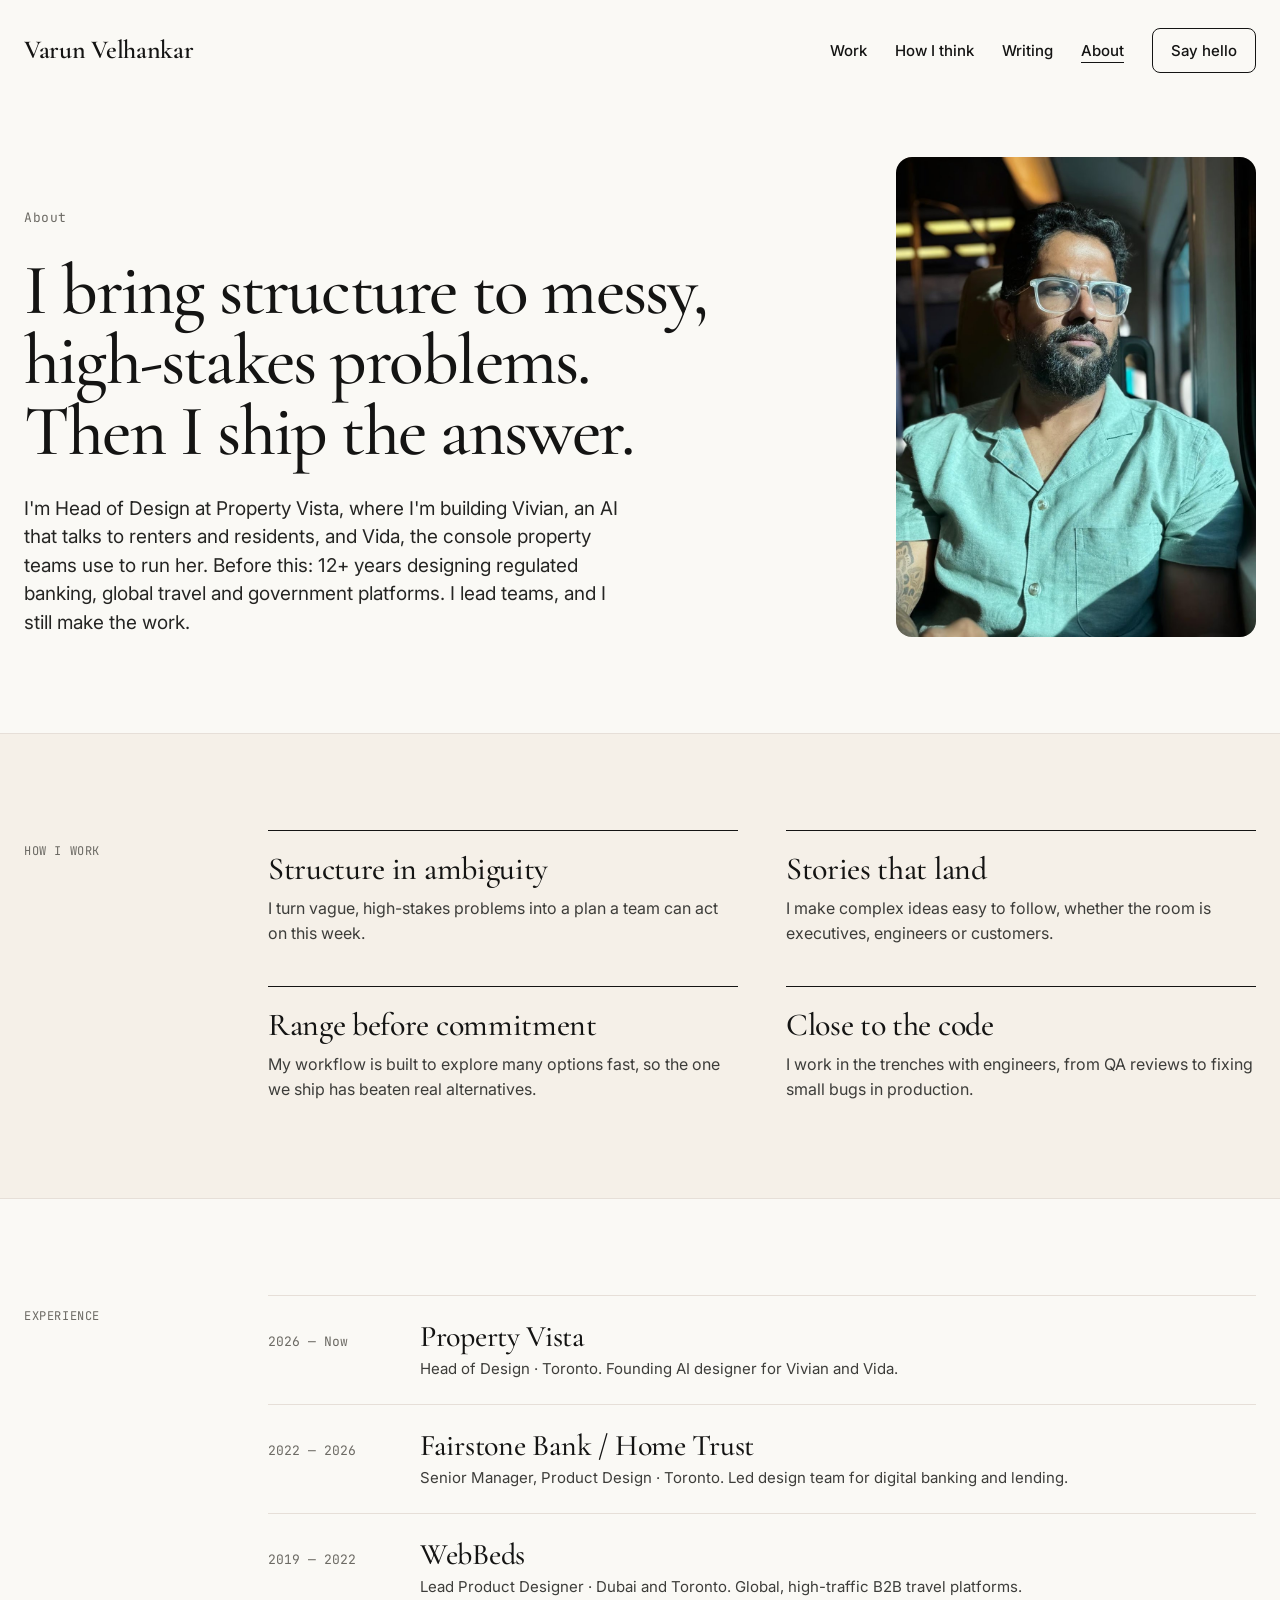
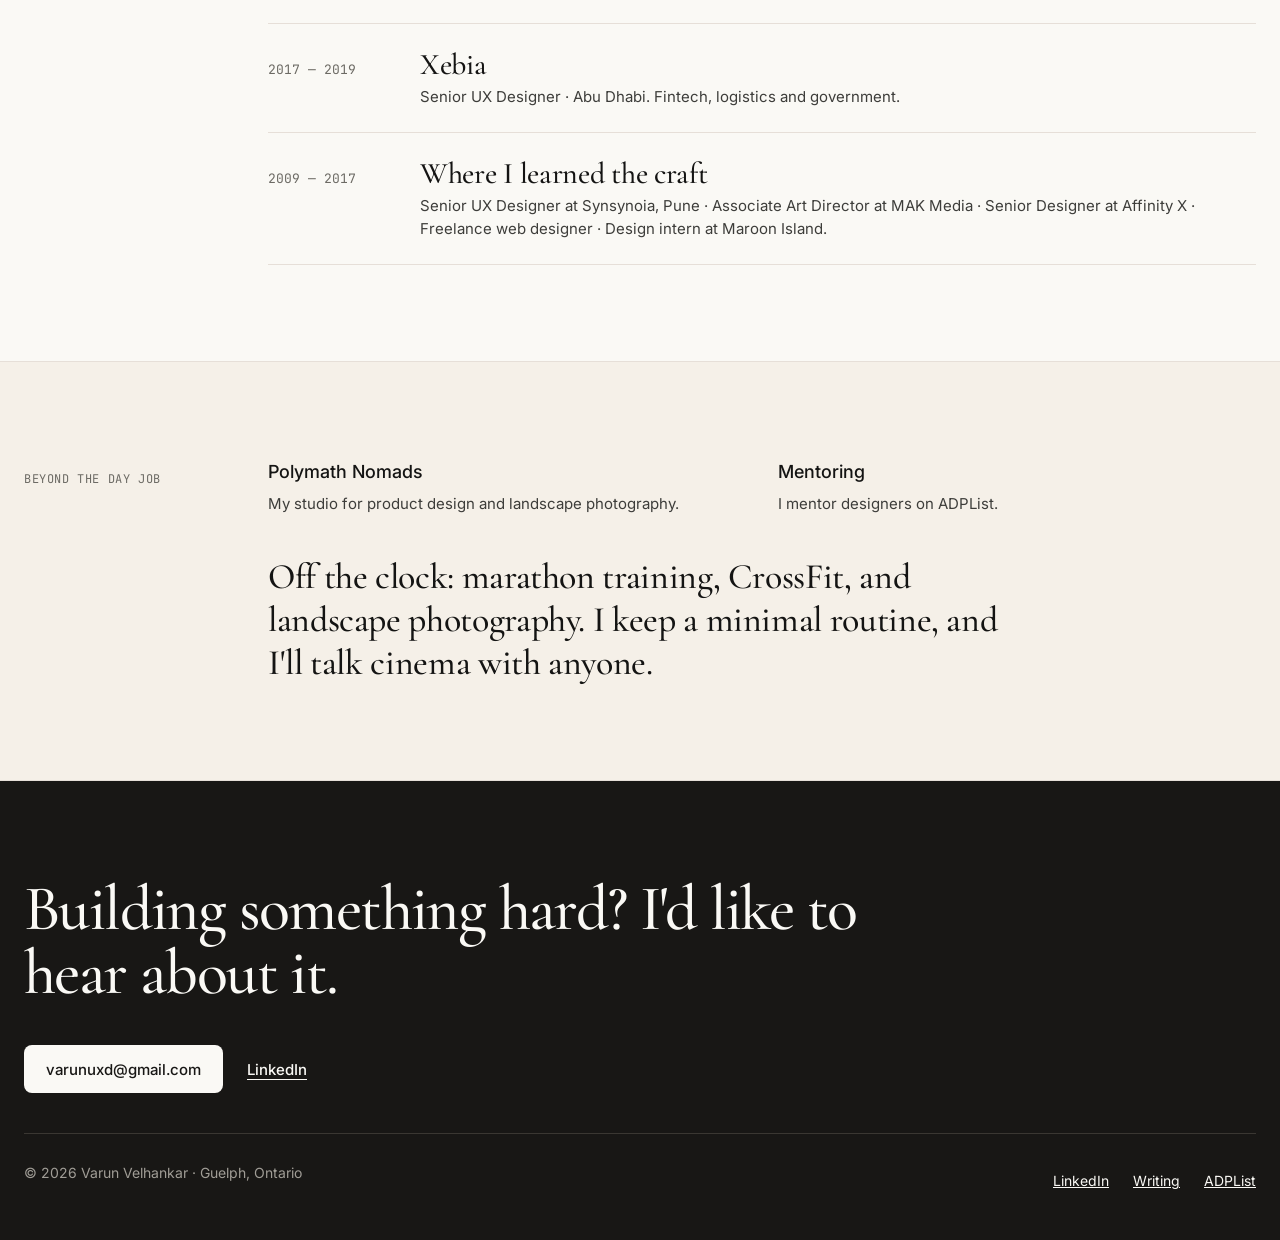
==== about.html @ 853984fc "Portfolio site v1" ====
<!doctype html>
<html lang="en">
<head>
<meta charset="utf-8">
<meta name="viewport" content="width=device-width, initial-scale=1">
<title>About — Varun Velhankar</title>
<meta name="description" content="Head of Design at Property Vista. 12+ years designing regulated banking, global travel and government platforms.">
<link rel="preconnect" href="https://fonts.googleapis.com">
<link rel="preconnect" href="https://fonts.gstatic.com" crossorigin>
<link rel="stylesheet" href="https://fonts.googleapis.com/css2?family=Cormorant+Garamond:ital,wght@0,500;0,600;1,500&family=Inter:wght@400;500&family=JetBrains+Mono:wght@400;500&display=swap">
<link rel="stylesheet" href="assets/css/tokens.css">
<link rel="stylesheet" href="assets/css/site.css">
</head>
<body>
<a class="skip-link" href="#main">Skip to content</a>

<header class="container site-header">
  <a class="brand" href="index.html">Varun Velhankar</a>
  <nav class="nav" aria-label="Primary">
    <a href="index.html#work">Work</a>
    <a href="how-i-think.html">How I think</a>
    <a href="writing.html">Writing</a>
    <a href="about.html" aria-current="page">About</a>
    <a class="nav__cta" href="#hello">Say hello</a>
  </nav>
</header>

<main id="main">

<section class="container hero hero--end">
  <div class="hero__copy" style="flex-basis: 620px">
    <p class="eyebrow">About</p>
    <h1 class="serif display-xl">I bring structure to messy, high-stakes problems.<br>Then I ship the answer.</h1>
    <p class="lede">I'm Head of Design at Property Vista, where I'm building Vivian, an AI that talks to renters and residents, and Vida, the console property teams use to run her. Before this: 12+ years designing regulated banking, global travel and government platforms. I lead teams, and I still make the work.</p>
  </div>
  <img class="portrait" src="assets/img/varun-portrait.jpg" width="360" height="480" alt="Varun Velhankar, in a light green shirt and clear glasses, looking out a sunlit train window">
</section>

<section class="band-soft">
  <div class="container pad-96 row">
    <span class="row__label">How I work</span>
    <div class="row__body grid-fit" style="--min: 320px; gap: 40px 48px">
      <div class="pillar">
        <h2 class="serif title-32">Structure in ambiguity</h2>
        <p>I turn vague, high-stakes problems into a plan a team can act on this week.</p>
      </div>
      <div class="pillar">
        <h2 class="serif title-32">Stories that land</h2>
        <p>I make complex ideas easy to follow, whether the room is executives, engineers or customers.</p>
      </div>
      <div class="pillar">
        <h2 class="serif title-32">Range before commitment</h2>
        <p>My workflow is built to explore many options fast, so the one we ship has beaten real alternatives.</p>
      </div>
      <div class="pillar">
        <h2 class="serif title-32">Close to the code</h2>
        <p>I work in the trenches with engineers, from QA reviews to fixing small bugs in production.</p>
      </div>
    </div>
  </div>
</section>

<section class="container pad-96 row">
  <span class="row__label">Experience</span>
  <div class="row__body timeline">
    <div class="timeline__item">
      <span class="timeline__when">2026 — Now</span>
      <div class="timeline__what"><span class="serif title-30">Property Vista</span><span>Head of Design · Toronto. Founding AI designer for Vivian and Vida.</span></div>
    </div>
    <div class="timeline__item">
      <span class="timeline__when">2022 — 2026</span>
      <div class="timeline__what"><span class="serif title-30">Fairstone Bank / Home Trust</span><span>Senior Manager, Product Design · Toronto. Led design team for digital banking and lending.</span></div>
    </div>
    <div class="timeline__item">
      <span class="timeline__when">2019 — 2022</span>
      <div class="timeline__what"><span class="serif title-30">WebBeds</span><span>Lead Product Designer · Dubai and Toronto. Global, high-traffic B2B travel platforms.</span></div>
    </div>
    <div class="timeline__item">
      <span class="timeline__when">2017 — 2019</span>
      <div class="timeline__what"><span class="serif title-30">Xebia</span><span>Senior UX Designer · Abu Dhabi. Fintech, logistics and government.</span></div>
    </div>
    <div class="timeline__item">
      <span class="timeline__when">2009 — 2017</span>
      <div class="timeline__what"><span class="serif title-30">Where I learned the craft</span><span>Senior UX Designer at Synsynoia, Pune · Associate Art Director at MAK Media · Senior Designer at Affinity X · Freelance web designer · Design intern at Maroon Island.</span></div>
    </div>
  </div>
</section>

<section class="band-soft">
  <div class="container pad-96 row">
    <span class="row__label">Beyond the day job</span>
    <div class="row__body stack" style="gap: 40px">
      <div class="grid-fit" style="--min: 200px; gap: 32px">
        <div class="stack" style="gap: 6px"><span class="strong">Polymath Nomads</span><span class="text-md">My studio for product design and landscape photography.</span></div>
        <div class="stack" style="gap: 6px"><span class="strong">Mentoring</span><span class="text-md">I mentor designers on ADPList.</span></div>
      </div>
      <p class="serif" style="max-width: 760px; font-size: clamp(26px, 2.8vw, 38px); line-height: 1.2; letter-spacing: -0.01em">Off the clock: marathon training, CrossFit, and landscape photography. I keep a minimal routine, and I'll talk cinema with anyone.</p>
    </div>
  </div>
</section>

</main>

<section id="hello" class="on-dark">
  <div class="container contact">
    <h2 class="serif display-cta">Building something hard? I'd like to hear about it.</h2>
    <div class="actions">
      <a class="btn btn--light" href="mailto:varunuxd@gmail.com">varunuxd@gmail.com</a>
      <a class="text-link" href="https://www.linkedin.com/in/varunvelhankar/">LinkedIn</a>
    </div>
    <footer class="site-footer">
      <span>© 2026 Varun Velhankar · Guelph, Ontario</span>
      <nav aria-label="Footer"><a href="https://www.linkedin.com/in/varunvelhankar/">LinkedIn</a><a href="writing.html">Writing</a><a href="#adplist">ADPList</a></nav>
    </footer>
  </div>
</section>

</body>
</html>
---- assets/css/tokens.css ----
/* Warm Editorial design tokens.
   Light is the default; dark follows the OS unless <html data-theme> forces one. */

:root {
  --canvas: #faf9f5;
  --soft: #f5f0e8;
  --card: #efe9de;
  --ink: #141413;
  --body-strong: #252523;
  --body: #3d3d3a;
  --muted: #6c6a64;
  --hair: #e6dfd8;

  --dark: #181715;
  --dark-el: #252320;
  --dark-hair: #3a3732;
  --on-dark: #faf9f5;
  --on-dark-soft: #a09d96;

  --agent-text: #9e5038;
  --accent: #cc785c;

  --serif: "Cormorant Garamond", "EB Garamond", Garamond, "Times New Roman", serif;
  --sans: Inter, -apple-system, "Segoe UI", sans-serif;
  --mono: "JetBrains Mono", ui-monospace, monospace;

  --max: 1280px;
  --gutter: 24px;
  --radius-sm: 8px;
  --radius-md: 12px;
  --radius-lg: 16px;
  --ease: cubic-bezier(0.2, 0, 0, 1);

  color-scheme: light;
}

@media (prefers-color-scheme: dark) {
  :root:not([data-theme="light"]) {
    --canvas: #181715;
    --soft: #1f1e1b;
    --card: #252320;
    --ink: #faf9f5;
    --body-strong: #ece8e1;
    --body: #d4d0c8;
    --muted: #a09d96;
    --hair: #3a3732;
    --dark: #0e0d0c;
    --agent-text: #e0927a;
    color-scheme: dark;
  }
}

:root[data-theme="dark"] {
  --canvas: #181715;
  --soft: #1f1e1b;
  --card: #252320;
  --ink: #faf9f5;
  --body-strong: #ece8e1;
  --body: #d4d0c8;
  --muted: #a09d96;
  --hair: #3a3732;
  --dark: #0e0d0c;
  --agent-text: #e0927a;
  color-scheme: dark;
}
---- assets/css/site.css ----
/* Site styles. Tokens live in tokens.css. */

*, *::before, *::after { box-sizing: border-box; }

body {
  margin: 0;
  background: var(--canvas);
  color: var(--body);
  font-family: var(--sans);
  font-size: 16px;
  line-height: 1.55;
  -webkit-font-smoothing: antialiased;
}

img { display: block; max-width: 100%; }
h1, h2, h3, p, ol { margin: 0; }

a { color: var(--ink); }
a:hover { color: var(--body); }
a:focus-visible, button:focus-visible { outline: 2px solid var(--ink); outline-offset: 2px; }

.on-dark { background: var(--dark); color: var(--on-dark); }
.on-dark a { color: var(--on-dark); }
.on-dark a:hover { color: var(--on-dark-soft); }
.on-dark a:focus-visible, .on-dark button:focus-visible { outline-color: var(--on-dark); }

.skip-link {
  position: absolute; left: 16px; top: -48px; padding: 10px 14px;
  background: var(--ink); color: var(--canvas); border-radius: var(--radius-sm); z-index: 10;
}
.skip-link:focus { top: 16px; color: var(--canvas); }

/* ---------- Layout ---------- */

.container { max-width: var(--max); margin: 0 auto; padding-left: var(--gutter); padding-right: var(--gutter); }
.stack { display: flex; flex-direction: column; }

.band-soft { background: var(--soft); border-top: 1px solid var(--hair); border-bottom: 1px solid var(--hair); }
.band-soft--top { border-bottom: 0; }

.pad-96 { padding-top: 96px; padding-bottom: 96px; }

/* Label column + content column, the site's main section rhythm */
.row { display: flex; flex-wrap: wrap; gap: 24px 64px; }
.row--tight { gap: 16px 64px; }
.row__label {
  flex: 0 0 180px;
  font-family: var(--mono); font-size: 12px; letter-spacing: 0.05em; text-transform: uppercase;
  color: var(--muted); padding-top: 12px;
}
.row__label--plain { text-transform: none; }
.on-dark .row__label { color: var(--on-dark-soft); }
.row__body { flex: 1 1 760px; min-width: 0; }
.row__body--md { flex-basis: 600px; }
.row__body--sm { flex-basis: 560px; }

.grid-fit { display: grid; gap: 16px; grid-template-columns: repeat(auto-fit, minmax(min(100%, var(--min, 240px)), 1fr)); }

/* ---------- Header ---------- */

.site-header {
  display: flex; flex-wrap: wrap; align-items: center; justify-content: space-between;
  gap: 16px 32px; padding-top: 28px; padding-bottom: 28px;
}
.brand { font-family: var(--serif); font-size: 26px; font-weight: 600; letter-spacing: -0.3px; text-decoration: none; color: var(--ink); }
.nav { display: flex; flex-wrap: wrap; align-items: center; gap: 4px 28px; font-size: 15px; font-weight: 500; }
.nav a { text-decoration: none; padding: 10px 0; }
.nav a[aria-current="page"] { text-decoration: underline; text-underline-offset: 6px; }
.nav .nav__cta { padding: 10px 18px; border: 1px solid var(--ink); border-radius: var(--radius-sm); }

/* ---------- Type ---------- */

.eyebrow { font-family: var(--mono); font-size: 13px; letter-spacing: 0.04em; color: var(--muted); }
.kicker { font-family: var(--mono); font-size: 12px; letter-spacing: 0.05em; text-transform: uppercase; color: var(--muted); }
.on-dark .kicker { color: var(--on-dark-soft); }
.mono-label { font-family: var(--mono); font-size: 11px; letter-spacing: 0.05em; text-transform: uppercase; color: var(--muted); }
.mono-meta { font-family: var(--mono); font-size: 12px; color: var(--muted); }

.serif { font-family: var(--serif); font-weight: 500; color: var(--ink); }
.on-dark .serif { color: inherit; }

.display-xl { font-size: clamp(42px, 5.6vw, 84px); line-height: 0.98; letter-spacing: -0.025em; }
.display-xxl { font-size: clamp(44px, 6vw, 92px); line-height: 0.98; letter-spacing: -0.025em; }
.display-cta { font-size: clamp(40px, 5vw, 72px); line-height: 1; letter-spacing: -0.025em; max-width: 900px; }
.display-cta--lg { font-size: clamp(40px, 5.4vw, 80px); max-width: 960px; }
.heading-1 { font-size: clamp(36px, 4.4vw, 64px); line-height: 1.02; letter-spacing: -0.02em; }
.heading-2 { font-size: clamp(32px, 3.6vw, 48px); line-height: 1.05; letter-spacing: -0.02em; }
.heading-3 { font-size: clamp(30px, 3vw, 44px); line-height: 1.08; letter-spacing: -0.015em; }
.statement { font-size: clamp(30px, 3.6vw, 50px); line-height: 1.15; letter-spacing: -0.015em; }
.title-32 { font-size: 32px; line-height: 1.1; letter-spacing: -0.01em; }
.title-30 { font-size: 30px; line-height: 1.1; letter-spacing: -0.01em; }
.title-26 { font-size: 26px; line-height: 1.15; }

.em-agent { font-style: italic; color: var(--agent-text); }
.lede { font-size: 19px; line-height: 1.5; color: var(--body-strong); max-width: 600px; }
.text-lg { font-size: 17px; }
.text-md { font-size: 15px; }
.text-sm { font-size: 14px; }
.strong { font-size: 18px; font-weight: 500; color: var(--ink); }
.muted { color: var(--muted); }
.ink { color: var(--ink); font-weight: 500; }
.footnote { font-size: 18px; line-height: 1.4; font-weight: 500; color: var(--muted); max-width: 640px; }

/* ---------- Buttons & links ---------- */

.btn {
  align-self: flex-start; display: inline-flex; align-items: center; gap: 10px;
  min-height: 48px; padding: 0 22px; border-radius: var(--radius-sm);
  text-decoration: none; font-weight: 500; font-size: 15px;
}
.btn svg { flex: none; }
.btn--ink { background: var(--ink); color: var(--canvas); }
.btn--ink:hover { color: var(--canvas); opacity: 0.88; }
.btn--accent { background: var(--accent); color: var(--canvas); border-radius: 9999px; padding: 0 20px 0 22px; margin-top: 8px; }
.btn--accent:hover { color: var(--canvas); opacity: 0.9; }
.on-dark .btn--light { background: var(--on-dark); color: var(--dark); }
.on-dark .btn--light:hover { color: var(--dark); opacity: 0.88; }
.on-dark .btn--outline { border: 1px solid var(--on-dark); }

.text-link { font-weight: 500; font-size: 15px; text-underline-offset: 4px; padding: 12px 0; }
.actions { display: flex; flex-wrap: wrap; gap: 12px 24px; align-items: center; }

/* ---------- Hero ---------- */

.hero { display: flex; flex-wrap: wrap; gap: 56px; align-items: center; padding-top: 56px; padding-bottom: 96px; }
.hero--end { align-items: flex-end; }
.hero--stack { flex-direction: column; align-items: stretch; gap: 28px; }
.hero__copy { flex: 1 1 560px; min-width: 0; display: flex; flex-direction: column; gap: 28px; }
.portrait {
  flex: 0 1 360px; min-width: 0; width: 100%; max-width: 360px; aspect-ratio: 3 / 4;
  object-fit: cover; object-position: center 30%; background: var(--card); border-radius: var(--radius-lg);
}

/* ---------- Transcript demo (landing hero) ---------- */

.transcript { flex: 1 1 440px; min-width: 0; max-width: 560px; display: flex; flex-direction: column; gap: 12px; }
.transcript__panel { border-radius: var(--radius-lg); height: 580px; display: flex; flex-direction: column; overflow: hidden; }
.transcript__head { padding: 18px 22px 16px; border-bottom: 1px solid var(--dark-hair); display: flex; flex-direction: column; gap: 14px; }
.transcript__title { display: flex; justify-content: space-between; align-items: center; gap: 12px; }
.transcript__who { display: flex; align-items: center; gap: 10px; font-size: 14px; font-weight: 500; }
.dot { width: 10px; height: 10px; border-radius: 9999px; background: var(--accent); }
.transcript__status { font-family: var(--mono); font-size: 11px; color: var(--on-dark-soft); }
.stages { display: grid; grid-template-columns: repeat(5, minmax(0, 1fr)); gap: 6px; }
.stage { display: flex; flex-direction: column; gap: 7px; }
.stage__bar { height: 3px; border-radius: 2px; background: var(--dark-hair); }
.stage__label { font-family: var(--mono); font-size: 10px; letter-spacing: 0.04em; text-transform: uppercase; color: var(--on-dark-soft); }
.stage.is-on .stage__bar { background: var(--accent); }
.stage.is-on .stage__label { color: var(--on-dark); }

.transcript__log { flex: 1; min-height: 0; padding: 20px 22px; display: flex; flex-direction: column; justify-content: flex-end; gap: 14px; overflow: hidden; }
.msg { display: flex; flex-direction: column; gap: 5px; animation: rise 320ms var(--ease) both; }
.msg__meta { font-family: var(--mono); font-size: 10px; letter-spacing: 0.04em; text-transform: uppercase; color: var(--on-dark-soft); }
.msg__bubble { padding: 10px 14px; font-size: 15px; line-height: 1.45; }
.msg--renter { align-self: flex-end; align-items: flex-end; max-width: 78%; }
.msg--renter .msg__bubble { background: var(--dark-el); border-radius: 14px 14px 4px 14px; }
.msg--agent { align-self: flex-start; max-width: 86%; }
.msg--agent .msg__meta { color: var(--accent); }
.msg--agent .msg__bubble { border: 1px solid var(--accent); border-radius: 14px 14px 14px 4px; }
.msg--event { align-self: center; flex-direction: row; align-items: center; gap: 8px; font-family: var(--mono); font-size: 11px; color: var(--on-dark-soft); }
.msg--human { align-self: stretch; flex-direction: row; align-items: center; gap: 12px; padding: 10px 12px; border: 1px dashed var(--dark-hair); border-radius: 10px; font-size: 13px; line-height: 1.4; }
.avatar { flex: none; width: 28px; height: 28px; border-radius: 9999px; background: var(--on-dark); color: var(--dark); display: flex; align-items: center; justify-content: center; font-size: 11px; font-weight: 500; }
.typing { align-self: flex-start; display: flex; gap: 5px; padding: 6px 2px; }
.typing span { width: 6px; height: 6px; border-radius: 9999px; background: var(--accent); animation: blink 1.2s infinite; }
.typing span:nth-child(2) { animation-delay: 0.15s; }
.typing span:nth-child(3) { animation-delay: 0.3s; }

.transcript__foot { padding: 12px 14px 14px 22px; border-top: 1px solid var(--dark-hair); display: flex; align-items: center; justify-content: space-between; gap: 12px; font-size: 14px; color: var(--on-dark-soft); }
.replay { min-height: 40px; padding: 0 14px; display: inline-flex; align-items: center; gap: 8px; background: var(--dark-el); color: var(--on-dark); border: 0; border-radius: var(--radius-sm); font: 500 13px var(--sans); cursor: pointer; }
.replay:hover { background: var(--dark-hair); }
.caption { font-size: 13px; color: var(--muted); }

@keyframes rise { from { opacity: 0; transform: translateY(8px); } to { opacity: 1; transform: none; } }
@keyframes blink { 0%, 80%, 100% { opacity: 0.25; } 40% { opacity: 1; } }
@media (prefers-reduced-motion: reduce) { .msg, .typing span { animation: none; } }

/* ---------- Outcomes ---------- */

.underline-stat { border-bottom: 2px solid var(--ink); }
.stat { display: flex; flex-direction: column; gap: 8px; }
.stat__value { font-family: var(--serif); font-weight: 500; font-size: 44px; line-height: 1; letter-spacing: -0.02em; color: var(--ink); }
.stat__value--xl { font-size: 64px; }
.stat__label { font-size: 15px; color: var(--body); }
.divider-top { padding-top: 56px; border-top: 1px solid var(--hair); }

/* ---------- Work ---------- */

.work-feature { margin-top: 16px; background: var(--card); border-radius: var(--radius-lg); padding: 40px; display: flex; flex-wrap: wrap; gap: 24px 64px; align-items: flex-start; }
.work-feature:first-child { margin-top: 64px; }
.work-feature .row__label { text-transform: none; padding-top: 14px; }
.work-feature__copy { flex: 1 1 460px; min-width: 0; display: flex; flex-direction: column; gap: 14px; }
.work-feature__copy p { max-width: 520px; }

.widget { flex: 0 1 380px; min-width: 0; border-radius: var(--radius-md); padding: 24px; display: flex; flex-direction: column; gap: 14px; }
.widget__label { font-family: var(--mono); font-size: 11px; letter-spacing: 0.06em; text-transform: uppercase; color: var(--on-dark-soft); }
.dial { display: grid; grid-template-columns: repeat(12, minmax(0, 1fr)); gap: 4px; }
.dial span { height: 20px; border-radius: 3px; background: var(--dark-el); }
.dial .is-on { background: var(--accent); }
.dial .is-ask { background: none; border: 1px solid var(--accent); }
.dial-legend { display: flex; justify-content: space-between; font-family: var(--mono); font-size: 10px; letter-spacing: 0.04em; text-transform: uppercase; color: var(--on-dark-soft); }
.state-list { padding: 20px 24px; gap: 0; font-size: 13px; }
.state-list .widget__label { padding-bottom: 8px; }
.state-row { display: flex; justify-content: space-between; align-items: center; padding: 9px 0; border-top: 1px solid var(--dark-hair); }
.state-row--done { color: var(--on-dark-soft); }

.ai-dot { display: inline-block; width: 9px; height: 9px; border-radius: 9999px; background: var(--accent); }
.ai-dot--ring { background: none; border: 1.5px dashed var(--accent); }
.ai-dots { display: inline-flex; gap: 4px; align-items: center; }
.ai-dots span { width: 5px; height: 5px; border-radius: 9999px; background: var(--accent); }
.ai-dots span:nth-child(1) { opacity: 0.4; }
.ai-dots span:nth-child(2) { opacity: 0.7; }

.facts { display: grid; grid-template-columns: repeat(auto-fit, minmax(200px, 1fr)); border-top: 1px solid var(--hair); }
.facts > div { padding: 20px 24px 0 0; display: flex; flex-direction: column; gap: 6px; font-size: 15px; }

.work-block { padding-top: 48px; padding-bottom: 48px; align-items: flex-start; }
.work-block .row__label { text-transform: none; padding-top: 14px; }
.work-block--rule { border-bottom: 1px solid var(--hair); }
.work-block--last { padding-bottom: 0; }
.work-block--last .row__label { padding-top: 4px; }

.case-hero { text-decoration: none; color: inherit; background: var(--card); border-radius: var(--radius-md); padding: 32px; display: flex; flex-wrap: wrap; gap: 28px 48px; align-items: flex-start; }
.case-hero__a { flex: 1 1 280px; min-width: 0; display: flex; flex-direction: column; gap: 10px; }
.case-hero__b { flex: 1 1 320px; min-width: 0; display: flex; flex-direction: column; gap: 14px; font-size: 15px; }
.case-hero__cta { font-weight: 500; color: var(--ink); text-decoration: underline; text-underline-offset: 4px; padding-top: 4px; }
.case-hero:hover .case-hero__cta { color: var(--body); }

.case-card { text-decoration: none; color: inherit; border: 1px solid var(--hair); border-radius: var(--radius-md); padding: 24px; display: flex; flex-direction: column; gap: 12px; font-size: 14px; transition: border-color 160ms var(--ease); }
.case-card:hover { color: inherit; border-color: var(--muted); }
.case-card--lg { padding: 28px; font-size: 15px; }
.case-card .outcome { color: var(--ink); font-weight: 500; }

/* ---------- Principles ---------- */

.principle-card { text-decoration: none; color: inherit; background: var(--canvas); border: 1px solid var(--hair); border-radius: var(--radius-md); padding: 28px; display: flex; flex-direction: column; gap: 14px; transition: border-color 160ms var(--ease); }
.principle-card:hover { color: inherit; border-color: var(--muted); }
.principle-card__num { font-family: var(--mono); font-size: 12px; color: var(--agent-text); }

.principle { padding-top: 32px; border-top: 1px solid var(--dark-hair); }
.principle__num { flex: 0 0 180px; font-family: var(--serif); font-size: 64px; line-height: 1.05; font-weight: 400; letter-spacing: -1.5px; color: var(--accent); }
.principle__body { flex: 1 1 600px; min-width: 0; display: flex; flex-direction: column; gap: 14px; }
.principle__body p { max-width: 680px; font-size: 17px; }

.chips { display: flex; flex-wrap: wrap; gap: 8px; font-size: 13px; padding-top: 4px; }
.chip { padding: 6px 12px; border-radius: 9999px; border: 1px solid var(--dark-hair); }
.chip--fill { background: var(--dark-el); border-color: var(--dark-el); }
.chip--dashed { border-style: dashed; }

.legend { display: flex; flex-wrap: wrap; gap: 8px 20px; font-family: var(--mono); font-size: 11px; letter-spacing: 0.05em; text-transform: uppercase; padding-top: 4px; }
.legend > span { display: inline-flex; align-items: center; gap: 7px; }
.legend .ai-dot { width: 8px; height: 8px; }
.legend .ai-dot--half { opacity: 0.5; }

.loop { display: grid; grid-template-columns: repeat(auto-fit, minmax(140px, 1fr)); border-top: 1px solid var(--ink); }
.loop > div { padding: 16px 16px 0 0; display: flex; flex-direction: column; gap: 4px; font-size: 14px; }

.always { list-style: none; padding: 0; display: grid; grid-template-columns: repeat(auto-fit, minmax(min(100%, 320px), 1fr)); border-top: 1px solid var(--hair); }
.always li { padding: 18px 0; border-bottom: 1px solid var(--hair); font-family: var(--serif); font-weight: 500; font-size: 28px; line-height: 1.15; color: var(--ink); }

/* ---------- About ---------- */

.pillar { display: flex; flex-direction: column; gap: 10px; padding-top: 20px; border-top: 1px solid var(--ink); }
.timeline { display: flex; flex-direction: column; }
.timeline__item { padding: 24px 0; border-top: 1px solid var(--hair); display: flex; flex-wrap: wrap; gap: 6px 32px; align-items: baseline; }
.timeline__item:last-child { border-bottom: 1px solid var(--hair); }
.timeline__when { flex: 0 0 120px; font-family: var(--mono); font-size: 13px; color: var(--muted); }
.timeline__what { flex: 1 1 360px; min-width: 0; display: flex; flex-direction: column; gap: 4px; font-size: 15px; }

.big-glyph { font-family: var(--serif); font-weight: 500; font-size: 120px; line-height: 0.9; letter-spacing: -0.03em; color: var(--ink); }

/* ---------- Writing ---------- */

.draft-card { background: var(--canvas); border: 1px dashed var(--hair); border-radius: var(--radius-md); padding: 24px; display: flex; flex-direction: column; gap: 10px; }
.draft-card .mono-label { color: var(--agent-text); }

.posts { border-bottom: 1px solid var(--hair); }
.post { text-decoration: none; color: inherit; padding: 28px 0; border-top: 1px solid var(--hair); display: flex; flex-wrap: wrap; gap: 8px 40px; align-items: baseline; }
.post:hover { color: inherit; }
.post:hover .post__title { text-decoration: underline; text-underline-offset: 6px; text-decoration-thickness: 1px; }
.post__copy { flex: 1 1 480px; min-width: 0; display: flex; flex-direction: column; gap: 8px; }
.post__title { font-size: clamp(26px, 2.6vw, 36px); line-height: 1.1; letter-spacing: -0.01em; }
.post__meta { flex: 0 0 auto; }

/* ---------- Contact / footer ---------- */

.contact { padding-top: 96px; padding-bottom: 40px; display: flex; flex-direction: column; gap: 40px; }
.contact--lg { gap: 56px; }
.offer { background: var(--dark-el); border-radius: var(--radius-md); padding: 32px; display: flex; flex-direction: column; gap: 14px; }
.offer p { font-size: 18px; line-height: 1.5; }
.offer .btn { margin-top: 8px; }
.em-accent { font-style: italic; color: var(--accent); }

.site-footer { padding-top: 28px; border-top: 1px solid var(--dark-hair); display: flex; flex-wrap: wrap; justify-content: space-between; gap: 12px 32px; font-size: 14px; color: var(--on-dark-soft); }
.site-footer nav { display: flex; flex-wrap: wrap; gap: 4px 24px; }
.site-footer a { padding: 8px 0; }
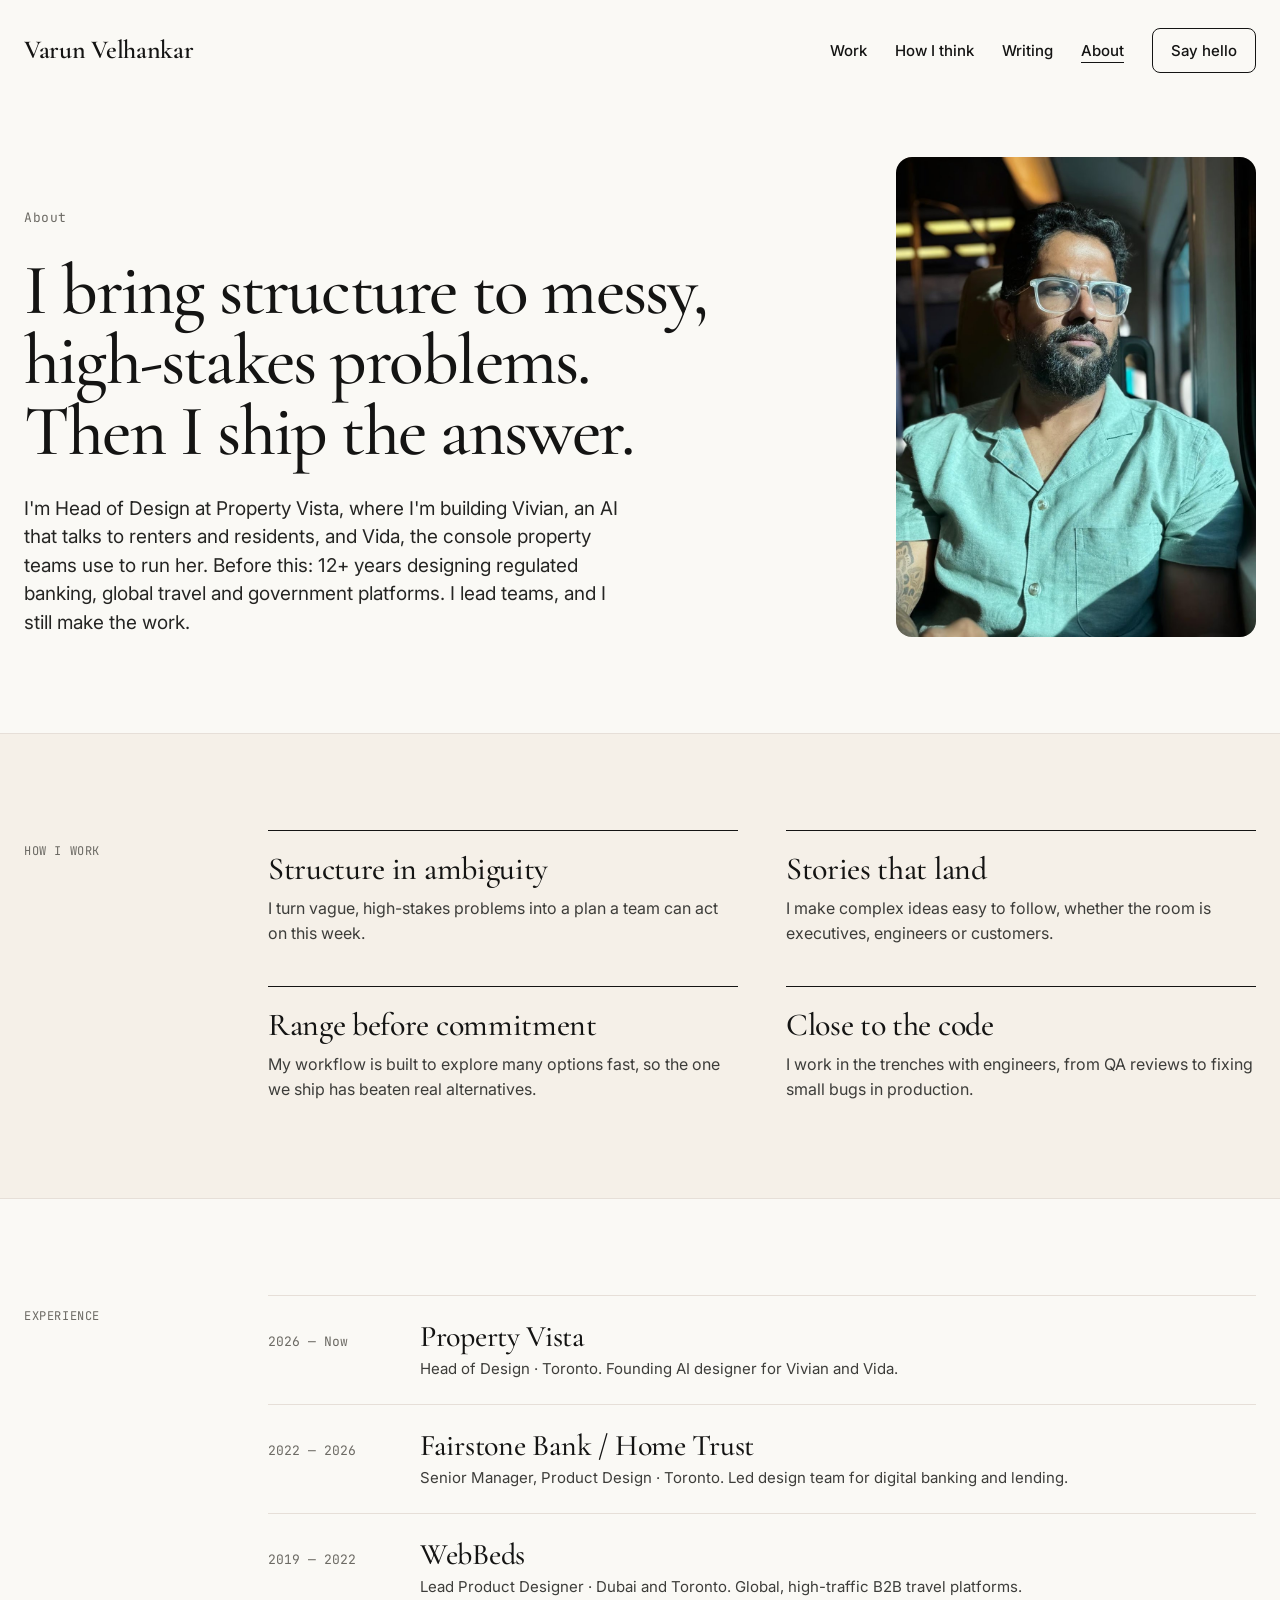
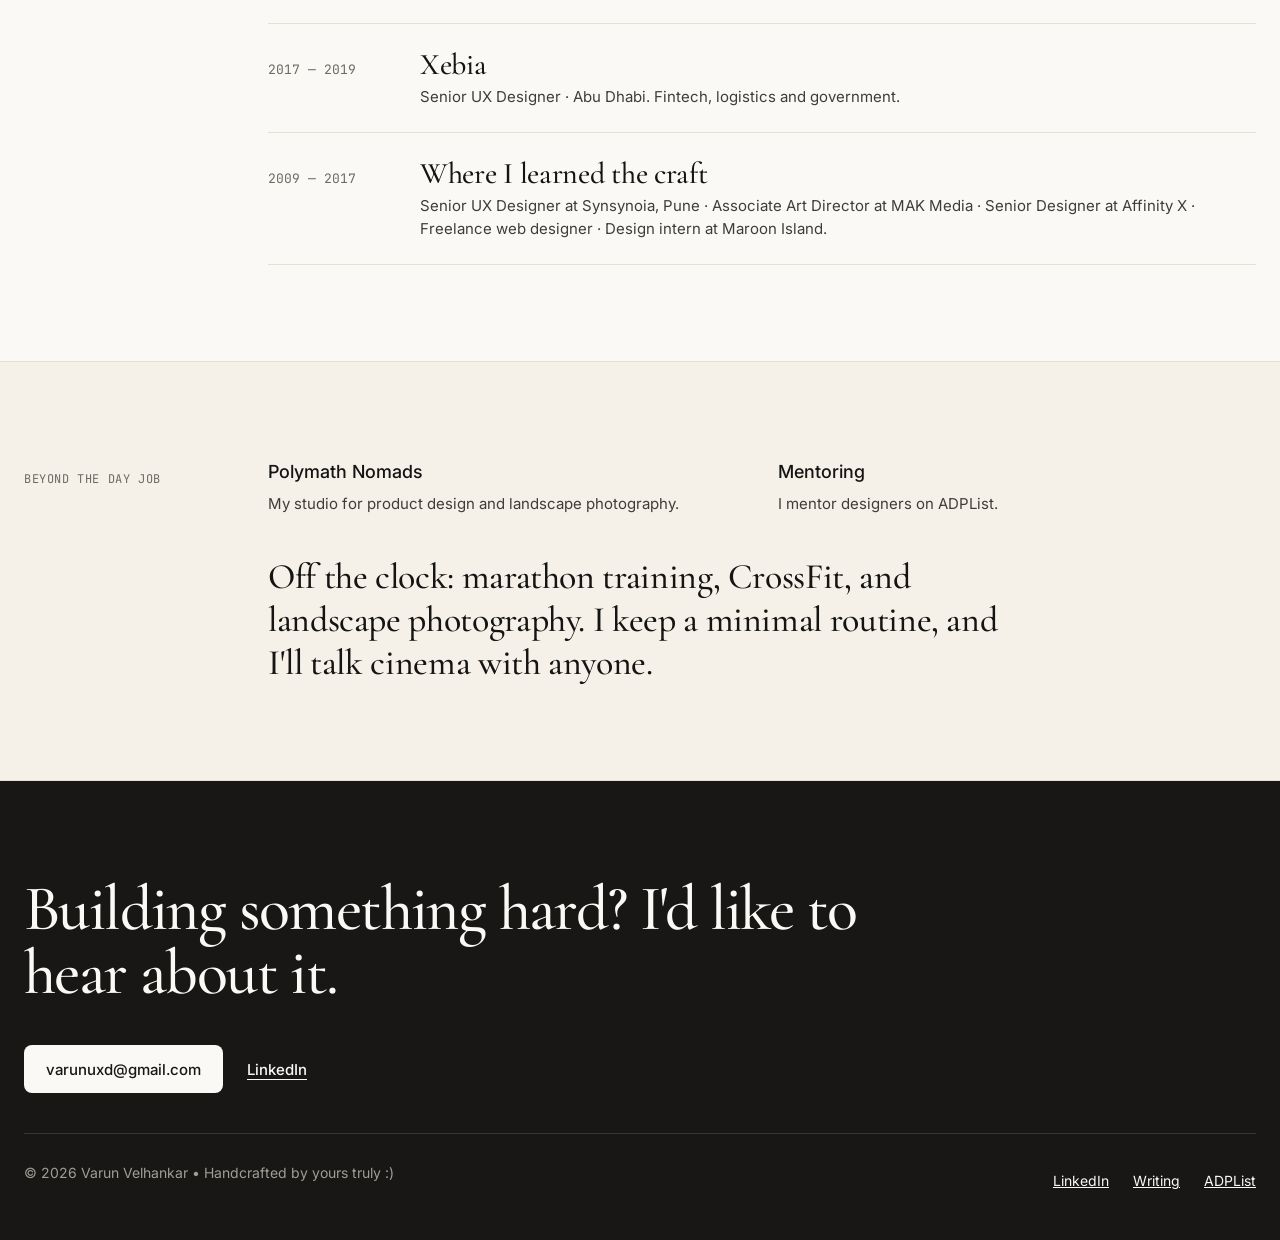
==== commit f319e806: "Update footer text to match design Co-Authored-By: Claude Opus 5.5 <noreply@anthropic.com>" ====
--- a/about.html
+++ b/about.html
@@ -109,7 +109,7 @@
       <a class="text-link" href="https://www.linkedin.com/in/varunvelhankar/">LinkedIn</a>
     </div>
     <footer class="site-footer">
-      <span>© 2026 Varun Velhankar · Guelph, Ontario</span>
+      <span>© 2026 Varun Velhankar • Handcrafted by yours truly :)</span>
       <nav aria-label="Footer"><a href="https://www.linkedin.com/in/varunvelhankar/">LinkedIn</a><a href="writing.html">Writing</a><a href="#adplist">ADPList</a></nav>
     </footer>
   </div>
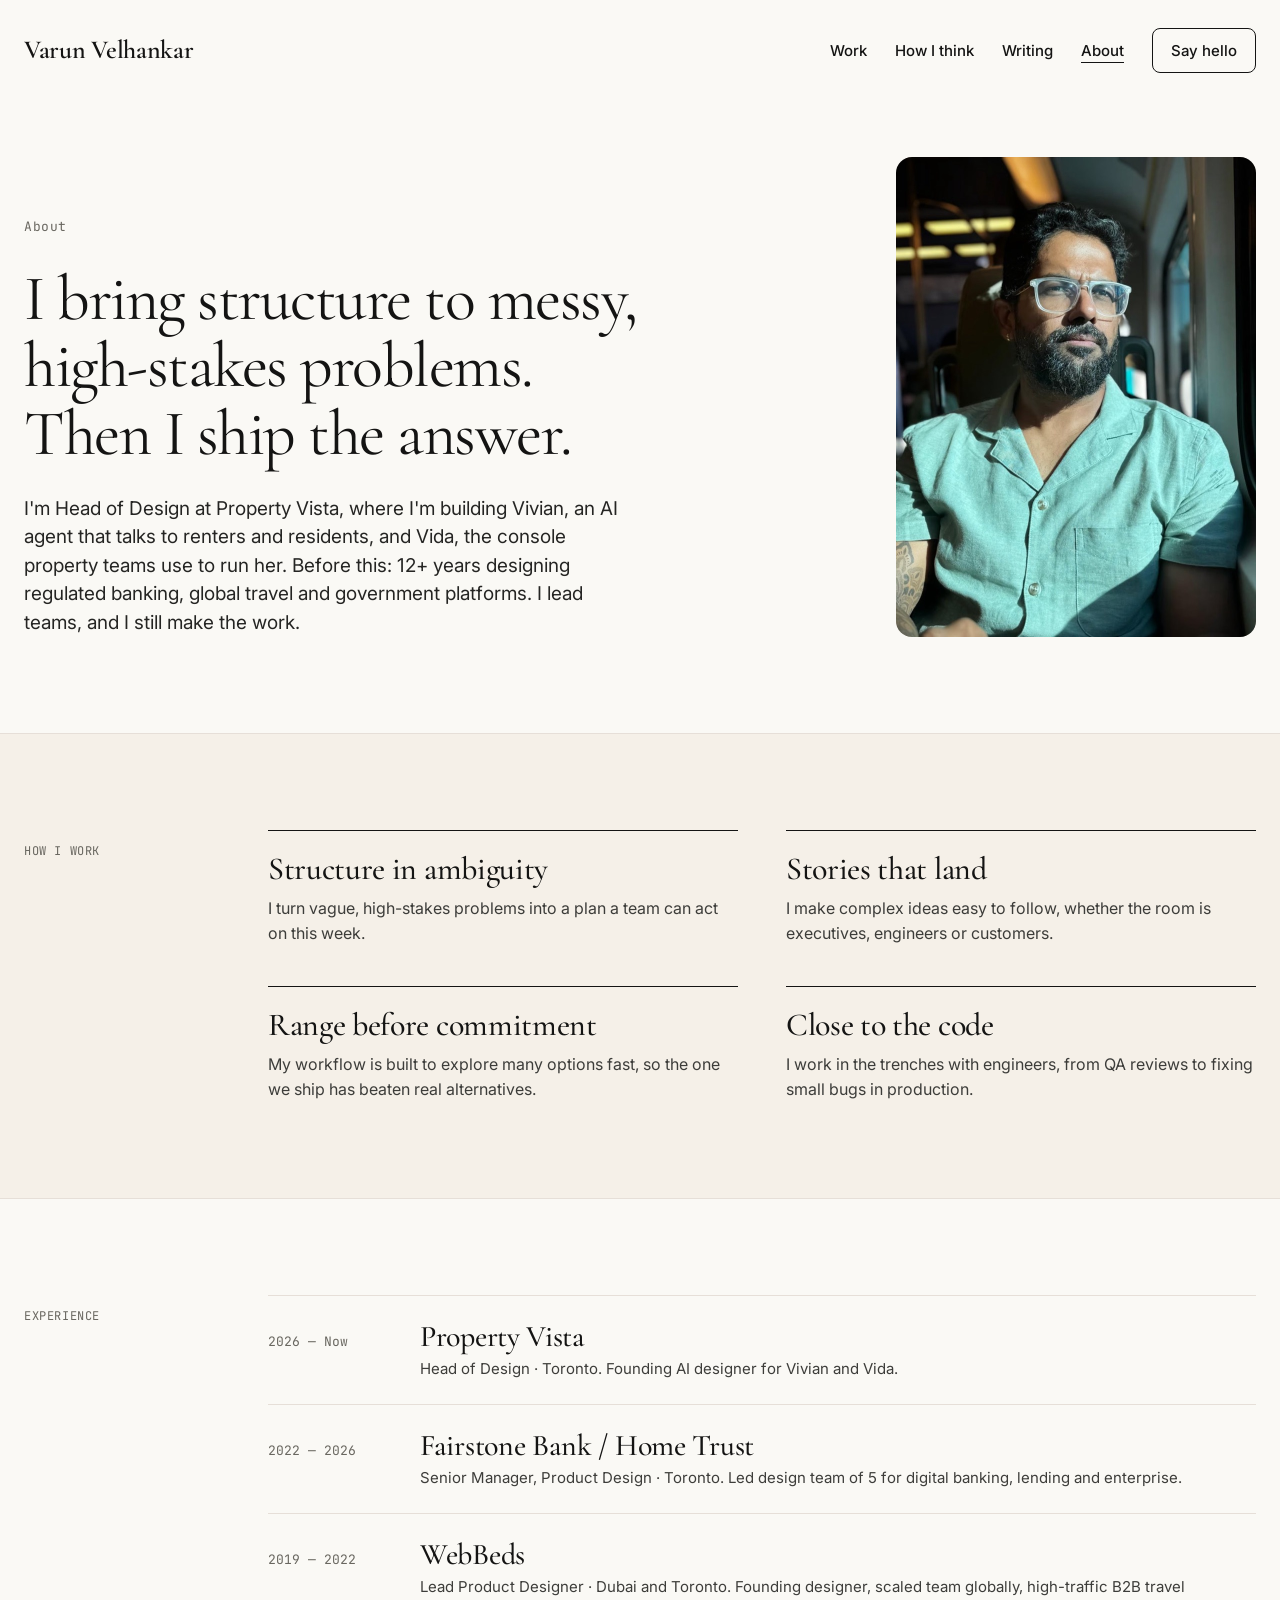
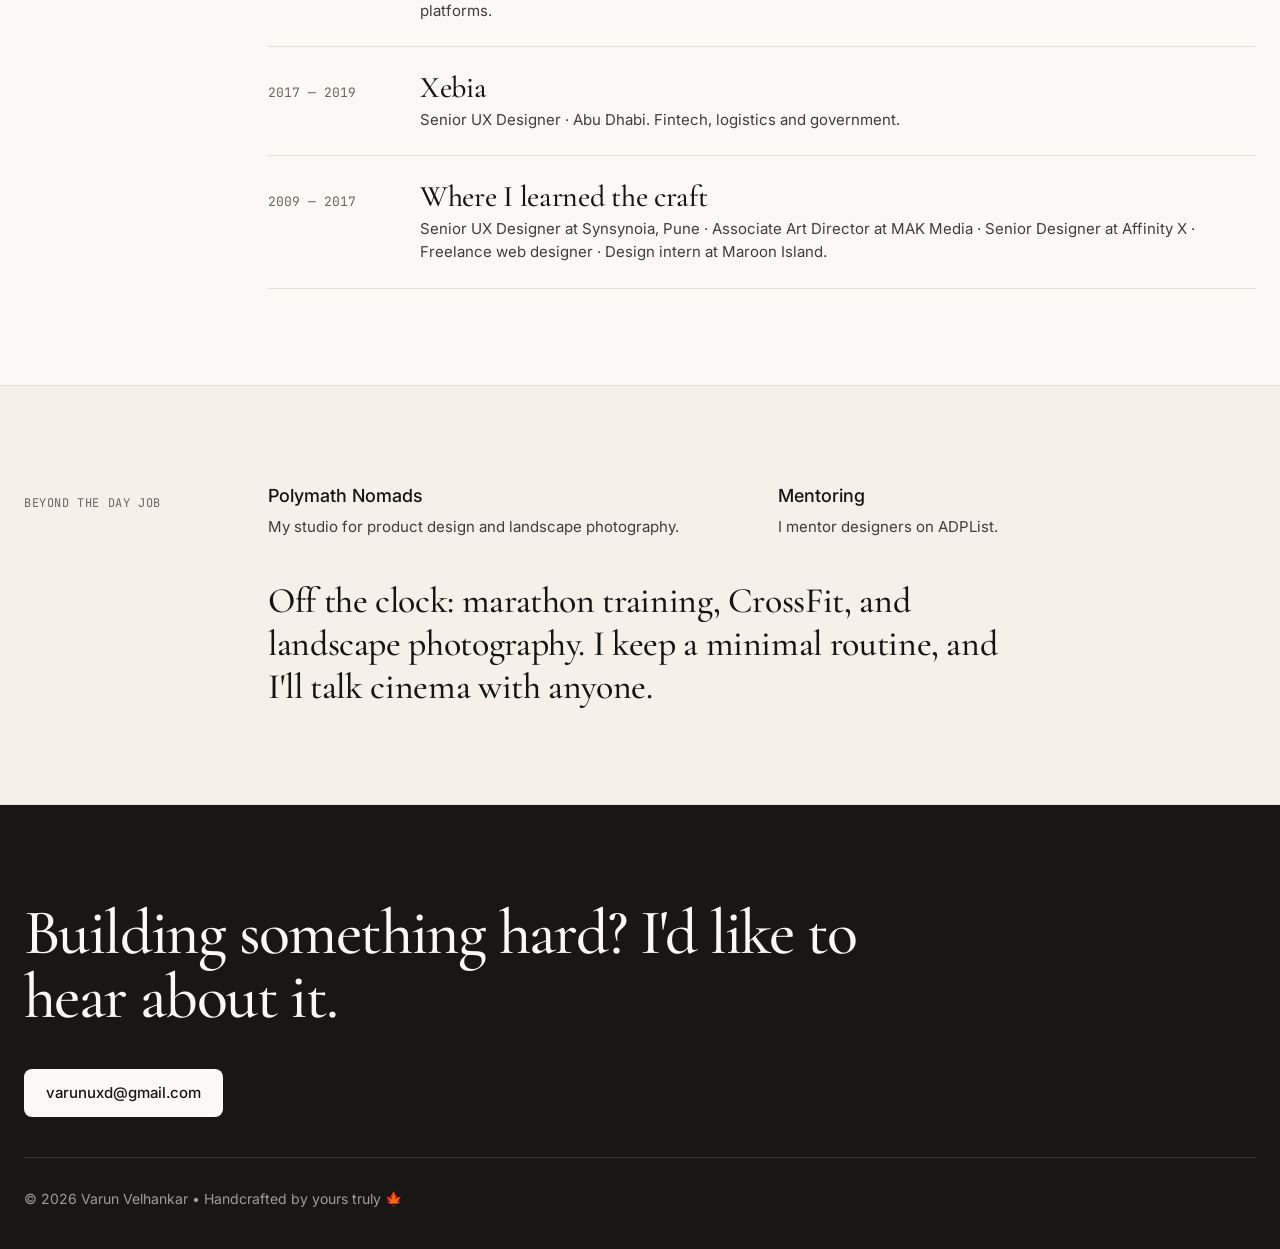
==== commit 52bdc2aa: "Update About page to match Portfolio V03 canvas Display-face headline, refreshed experience lines, c" ====
--- a/about.html
+++ b/about.html
@@ -7,7 +7,7 @@
 <meta name="description" content="Head of Design at Property Vista. 12+ years designing regulated banking, global travel and government platforms.">
 <link rel="preconnect" href="https://fonts.googleapis.com">
 <link rel="preconnect" href="https://fonts.gstatic.com" crossorigin>
-<link rel="stylesheet" href="https://fonts.googleapis.com/css2?family=Cormorant+Garamond:ital,wght@0,500;0,600;1,500&family=Inter:wght@400;500&family=JetBrains+Mono:wght@400;500&display=swap">
+<link rel="stylesheet" href="https://fonts.googleapis.com/css2?family=Cormorant+Garamond:ital,wght@0,400;0,500;0,600;1,400;1,500&family=Inter:wght@400;500&family=JetBrains+Mono:wght@400;500&display=swap">
 <link rel="stylesheet" href="assets/css/tokens.css">
 <link rel="stylesheet" href="assets/css/site.css">
 </head>
@@ -30,8 +30,8 @@
 <section class="container hero hero--end">
   <div class="hero__copy" style="flex-basis: 620px">
     <p class="eyebrow">About</p>
-    <h1 class="serif display-xl">I bring structure to messy, high-stakes problems.<br>Then I ship the answer.</h1>
-    <p class="lede">I'm Head of Design at Property Vista, where I'm building Vivian, an AI that talks to renters and residents, and Vida, the console property teams use to run her. Before this: 12+ years designing regulated banking, global travel and government platforms. I lead teams, and I still make the work.</p>
+    <h1 class="display display-hero">I bring structure to messy,<br>high-stakes problems.<br>Then I ship the answer.</h1>
+    <p class="lede">I'm Head of Design at Property Vista, where I'm building Vivian, an AI agent that talks to renters and residents, and Vida, the console property teams use to run her. Before this: 12+ years designing regulated banking, global travel and government platforms. I lead teams, and I still make the work.</p>
   </div>
   <img class="portrait" src="assets/img/varun-portrait.jpg" width="360" height="480" alt="Varun Velhankar, in a light green shirt and clear glasses, looking out a sunlit train window">
 </section>
@@ -69,11 +69,11 @@
     </div>
     <div class="timeline__item">
       <span class="timeline__when">2022 — 2026</span>
-      <div class="timeline__what"><span class="serif title-30">Fairstone Bank / Home Trust</span><span>Senior Manager, Product Design · Toronto. Led design team for digital banking and lending.</span></div>
+      <div class="timeline__what"><span class="serif title-30">Fairstone Bank / Home Trust</span><span>Senior Manager, Product Design · Toronto. Led design team of 5 for digital banking, lending and enterprise.</span></div>
     </div>
     <div class="timeline__item">
       <span class="timeline__when">2019 — 2022</span>
-      <div class="timeline__what"><span class="serif title-30">WebBeds</span><span>Lead Product Designer · Dubai and Toronto. Global, high-traffic B2B travel platforms.</span></div>
+      <div class="timeline__what"><span class="serif title-30">WebBeds</span><span>Lead Product Designer · Dubai and Toronto. Founding designer, scaled team globally, high-traffic B2B travel platforms.</span></div>
     </div>
     <div class="timeline__item">
       <span class="timeline__when">2017 — 2019</span>
@@ -106,11 +106,9 @@
     <h2 class="serif display-cta">Building something hard? I'd like to hear about it.</h2>
     <div class="actions">
       <a class="btn btn--light" href="mailto:varunuxd@gmail.com">varunuxd@gmail.com</a>
-      <a class="text-link" href="https://www.linkedin.com/in/varunvelhankar/">LinkedIn</a>
     </div>
-    <footer class="site-footer">
-      <span>© 2026 Varun Velhankar • Handcrafted by yours truly :)</span>
-      <nav aria-label="Footer"><a href="https://www.linkedin.com/in/varunvelhankar/">LinkedIn</a><a href="writing.html">Writing</a><a href="#adplist">ADPList</a></nav>
+    <footer class="site-footer site-footer--plain">
+      <span>© 2026 Varun Velhankar • Handcrafted by yours truly 🍁</span>
     </footer>
   </div>
 </section>
--- a/assets/css/tokens.css
+++ b/assets/css/tokens.css
@@ -8,7 +8,7 @@
   --ink: #141413;
   --body-strong: #252523;
   --body: #3d3d3a;
-  --muted: #6c6a64;
+  --muted: #696760; /* canvas #6c6a64, nudged to pass AA on --card */
   --hair: #e6dfd8;
 
   --dark: #181715;
@@ -19,7 +19,12 @@
 
   --agent-text: #9e5038;
   --accent: #cc785c;
+  /* Filled coral buttons. Canvas uses #cc785c; light theme uses the canvas's darker
+     accent option so white button text passes WCAG AA (4.8:1 vs 3.1:1). */
+  --accent-fill: #a9583e;
 
+  /* Display face: swap the first family when the owner's own typeface is ready. */
+  --display: Copernicus, "Tiempos Headline", "Cormorant Garamond", "EB Garamond", Garamond, "Times New Roman", serif;
   --serif: "Cormorant Garamond", "EB Garamond", Garamond, "Times New Roman", serif;
   --sans: Inter, -apple-system, "Segoe UI", sans-serif;
   --mono: "JetBrains Mono", ui-monospace, monospace;
@@ -46,6 +51,7 @@
     --hair: #3a3732;
     --dark: #0e0d0c;
     --agent-text: #e0927a;
+    --accent-fill: #cc785c;
     color-scheme: dark;
   }
 }
@@ -61,5 +67,6 @@
   --hair: #3a3732;
   --dark: #0e0d0c;
   --agent-text: #e0927a;
+  --accent-fill: #cc785c;
   color-scheme: dark;
 }
--- a/assets/css/site.css
+++ b/assets/css/site.css
@@ -79,6 +79,8 @@
 .serif { font-family: var(--serif); font-weight: 500; color: var(--ink); }
 .on-dark .serif { color: inherit; }
 
+.display { font-family: var(--display); font-weight: 400; font-style: normal; color: var(--ink); }
+.display-hero { font-size: clamp(42px, 5vw, 64px); line-height: 1.05; letter-spacing: -1.5px; }
 .display-xl { font-size: clamp(42px, 5.6vw, 84px); line-height: 0.98; letter-spacing: -0.025em; }
 .display-xxl { font-size: clamp(44px, 6vw, 92px); line-height: 0.98; letter-spacing: -0.025em; }
 .display-cta { font-size: clamp(40px, 5vw, 72px); line-height: 1; letter-spacing: -0.025em; max-width: 900px; }
@@ -99,6 +101,7 @@
 .strong { font-size: 18px; font-weight: 500; color: var(--ink); }
 .muted { color: var(--muted); }
 .ink { color: var(--ink); font-weight: 500; }
+.outcome-lede { font-size: 26px; line-height: 1.3; font-weight: 500; color: var(--ink); }
 .footnote { font-size: 18px; line-height: 1.4; font-weight: 500; color: var(--muted); max-width: 640px; }
 
 /* ---------- Buttons & links ---------- */
@@ -111,7 +114,7 @@
 .btn svg { flex: none; }
 .btn--ink { background: var(--ink); color: var(--canvas); }
 .btn--ink:hover { color: var(--canvas); opacity: 0.88; }
-.btn--accent { background: var(--accent); color: var(--canvas); border-radius: 9999px; padding: 0 20px 0 22px; margin-top: 8px; }
+.btn--accent { background: var(--accent-fill); color: var(--canvas); border-radius: 9999px; padding: 0 20px 0 22px; margin-top: 8px; }
 .btn--accent:hover { color: var(--canvas); opacity: 0.9; }
 .on-dark .btn--light { background: var(--on-dark); color: var(--dark); }
 .on-dark .btn--light:hover { color: var(--dark); opacity: 0.88; }
@@ -186,37 +189,23 @@
 
 .work-feature { margin-top: 16px; background: var(--card); border-radius: var(--radius-lg); padding: 40px; display: flex; flex-wrap: wrap; gap: 24px 64px; align-items: flex-start; }
 .work-feature:first-child { margin-top: 64px; }
-.work-feature .row__label { text-transform: none; padding-top: 14px; }
+.work-num { flex: 0 0 180px; font-family: var(--display); font-size: 28px; line-height: 1.2; letter-spacing: -0.3px; color: var(--muted); padding-top: 14px; }
+.work-title { font-family: var(--display); font-weight: 400; font-size: clamp(36px, 4vw, 48px); line-height: 1.1; letter-spacing: -1px; color: var(--ink); }
+.work-figure { flex: 0 1 380px; min-width: 0; margin: 0; display: flex; flex-direction: column; gap: 10px; }
+.work-figure img { width: 100%; height: auto; aspect-ratio: 4 / 3; object-fit: cover; border-radius: var(--radius-md); background: var(--canvas); }
+.work-figure figcaption, .fig-caption { font-size: 12px; color: var(--muted); }
+.pill-soon { align-self: flex-start; display: inline-flex; align-items: center; gap: 8px; min-height: 48px; padding: 0 20px; margin-top: 8px; border: 1px dashed var(--muted); border-radius: 9999px; font-weight: 500; font-size: 15px; color: var(--muted); }
+.pill-soon::before { content: ""; width: 8px; height: 8px; border-radius: 9999px; background: var(--accent); }
 .work-feature__copy { flex: 1 1 460px; min-width: 0; display: flex; flex-direction: column; gap: 14px; }
 .work-feature__copy p { max-width: 520px; }
 
-.widget { flex: 0 1 380px; min-width: 0; border-radius: var(--radius-md); padding: 24px; display: flex; flex-direction: column; gap: 14px; }
-.widget__label { font-family: var(--mono); font-size: 11px; letter-spacing: 0.06em; text-transform: uppercase; color: var(--on-dark-soft); }
-.dial { display: grid; grid-template-columns: repeat(12, minmax(0, 1fr)); gap: 4px; }
-.dial span { height: 20px; border-radius: 3px; background: var(--dark-el); }
-.dial .is-on { background: var(--accent); }
-.dial .is-ask { background: none; border: 1px solid var(--accent); }
-.dial-legend { display: flex; justify-content: space-between; font-family: var(--mono); font-size: 10px; letter-spacing: 0.04em; text-transform: uppercase; color: var(--on-dark-soft); }
-.state-list { padding: 20px 24px; gap: 0; font-size: 13px; }
-.state-list .widget__label { padding-bottom: 8px; }
-.state-row { display: flex; justify-content: space-between; align-items: center; padding: 9px 0; border-top: 1px solid var(--dark-hair); }
-.state-row--done { color: var(--on-dark-soft); }
-
 .ai-dot { display: inline-block; width: 9px; height: 9px; border-radius: 9999px; background: var(--accent); }
 .ai-dot--ring { background: none; border: 1.5px dashed var(--accent); }
-.ai-dots { display: inline-flex; gap: 4px; align-items: center; }
-.ai-dots span { width: 5px; height: 5px; border-radius: 9999px; background: var(--accent); }
-.ai-dots span:nth-child(1) { opacity: 0.4; }
-.ai-dots span:nth-child(2) { opacity: 0.7; }
 
 .facts { display: grid; grid-template-columns: repeat(auto-fit, minmax(200px, 1fr)); border-top: 1px solid var(--hair); }
 .facts > div { padding: 20px 24px 0 0; display: flex; flex-direction: column; gap: 6px; font-size: 15px; }
 
-.work-block { padding-top: 48px; padding-bottom: 48px; align-items: flex-start; }
-.work-block .row__label { text-transform: none; padding-top: 14px; }
-.work-block--rule { border-bottom: 1px solid var(--hair); }
-.work-block--last { padding-bottom: 0; }
-.work-block--last .row__label { padding-top: 4px; }
+.work-block { padding-top: 48px; align-items: flex-start; }
 
 .case-hero { text-decoration: none; color: inherit; background: var(--card); border-radius: var(--radius-md); padding: 32px; display: flex; flex-wrap: wrap; gap: 28px 48px; align-items: flex-start; }
 .case-hero__a { flex: 1 1 280px; min-width: 0; display: flex; flex-direction: column; gap: 10px; }
@@ -226,8 +215,9 @@
 
 .case-card { text-decoration: none; color: inherit; border: 1px solid var(--hair); border-radius: var(--radius-md); padding: 24px; display: flex; flex-direction: column; gap: 12px; font-size: 14px; transition: border-color 160ms var(--ease); }
 .case-card:hover { color: inherit; border-color: var(--muted); }
-.case-card--lg { padding: 28px; font-size: 15px; }
 .case-card .outcome { color: var(--ink); font-weight: 500; }
+.pill-more { margin-top: auto; align-self: flex-start; display: inline-flex; align-items: center; gap: 8px; min-height: 40px; padding: 0 16px; border: 1px solid var(--ink); border-radius: 9999px; font-size: 14px; font-weight: 500; color: var(--ink); }
+.case-card:hover .pill-more { background: var(--ink); color: var(--canvas); }
 
 /* ---------- Principles ---------- */
 
@@ -292,3 +282,11 @@
 .site-footer { padding-top: 28px; border-top: 1px solid var(--dark-hair); display: flex; flex-wrap: wrap; justify-content: space-between; gap: 12px 32px; font-size: 14px; color: var(--on-dark-soft); }
 .site-footer nav { display: flex; flex-wrap: wrap; gap: 4px 24px; }
 .site-footer a { padding: 8px 0; }
+.site-footer--plain { padding-top: 30px; }
+
+/* ---------- Small screens ---------- */
+
+@media (max-width: 600px) {
+  .work-feature, .case-hero { padding: 24px; }
+  .work-num { flex-basis: auto; padding-top: 0; }
+}
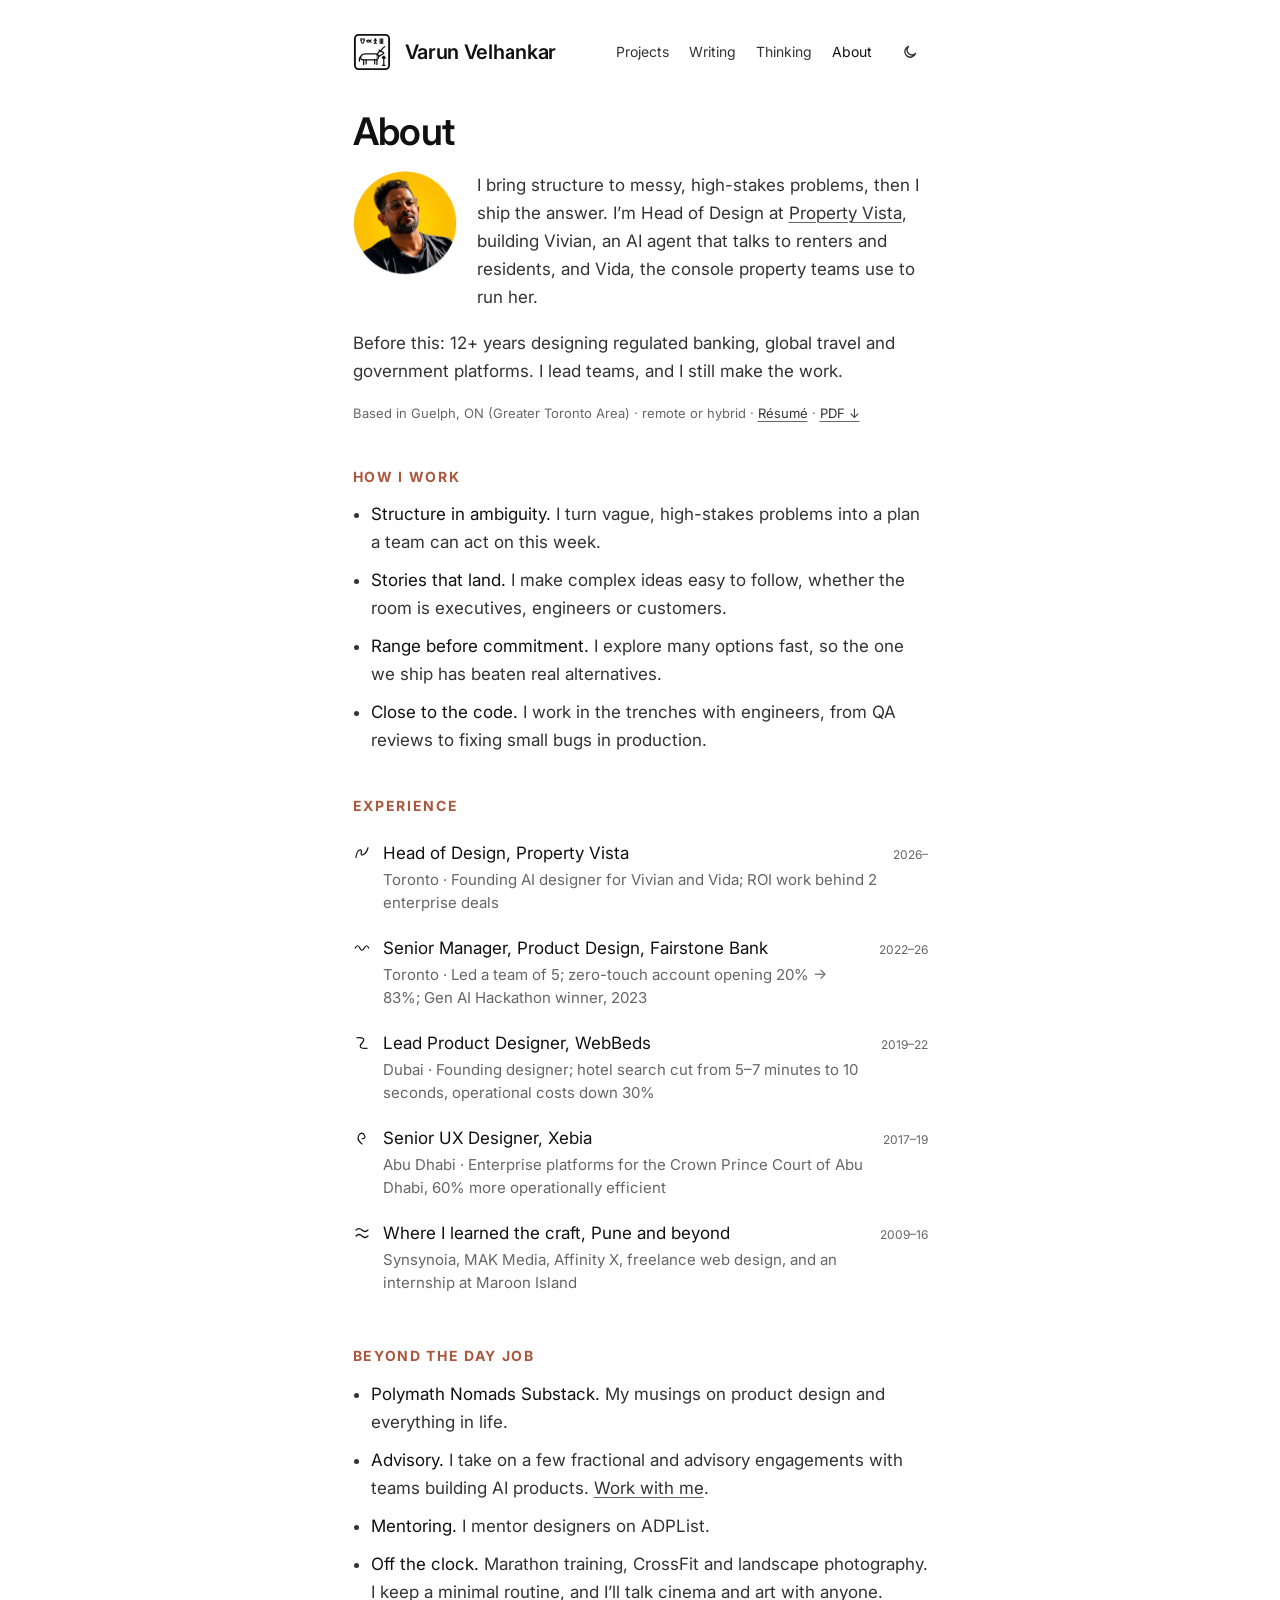
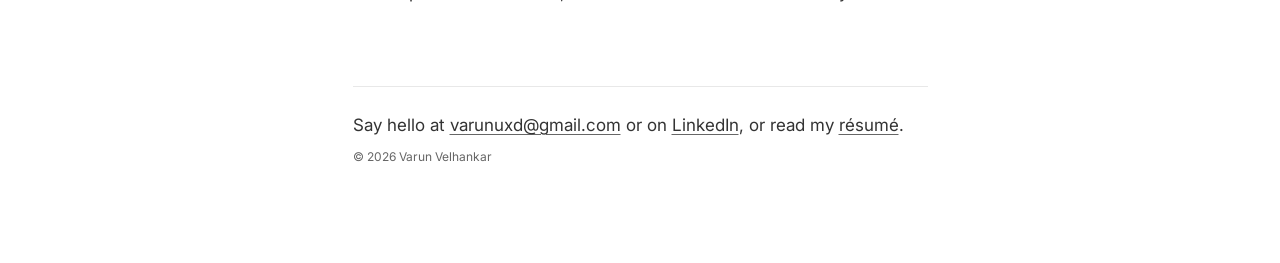
==== commit eb828d56: "Replace site with Portfolio V03 (Page 3) export New Inter design with grid background, video work re" ====
--- a/about.html
+++ b/about.html
@@ -2,116 +2,127 @@
 <html lang="en">
 <head>
 <meta charset="utf-8">
+<title>About — Varun Velhankar</title>
+<meta name="description" content="About Varun Velhankar: Head of Design with 12+ years across banking, travel, government and AI-native products.">
+<link rel="icon" type="image/png" href="/assets/media/911ac5585da3.png">
+<link rel="apple-touch-icon" href="/assets/media/30bafb827bce.png">
 <meta name="viewport" content="width=device-width, initial-scale=1">
-<title>About — Varun Velhankar</title>
-<meta name="description" content="Head of Design at Property Vista. 12+ years designing regulated banking, global travel and government platforms.">
+<link rel="canonical" href="https://www.varunvelhankar.com/about.html">
+<meta property="og:type" content="website">
+<meta property="og:title" content="About — Varun Velhankar">
+<meta property="og:description" content="About Varun Velhankar: Head of Design with 12+ years across banking, travel, government and AI-native products.">
+<meta property="og:url" content="https://www.varunvelhankar.com/about.html">
+<meta property="og:image" content="https://www.varunvelhankar.com/assets/media/bc9236260c94.webp">
+<meta name="twitter:card" content="summary">
 <link rel="preconnect" href="https://fonts.googleapis.com">
-<link rel="preconnect" href="https://fonts.gstatic.com" crossorigin>
-<link rel="stylesheet" href="https://fonts.googleapis.com/css2?family=Cormorant+Garamond:ital,wght@0,400;0,500;0,600;1,400;1,500&family=Inter:wght@400;500&family=JetBrains+Mono:wght@400;500&display=swap">
-<link rel="stylesheet" href="assets/css/tokens.css">
-<link rel="stylesheet" href="assets/css/site.css">
+<link rel="stylesheet" href="https://fonts.googleapis.com/css2?family=Inter:ital,opsz,wght@0,14..32,400..700;1,14..32,400..700&amp;family=JetBrains+Mono:wght@400;500&amp;display=swap">
+<style>
+body{margin:0}
+.mm{--bg:#ffffff;--ink:#111111;--text:#333333;--muted:#666666;--line:#e8e8e8;--accent:#9e5038;--serif:"Source Serif 4",Georgia,serif;--mono:"JetBrains Mono",ui-monospace,monospace}
+.mm[data-theme="dark"]{--bg:#141413;--ink:#f2f0ea;--text:#d6d3cc;--muted:#9a978f;--line:#2c2b28;--accent:#e0927a}
+@media (prefers-color-scheme:dark){.mm[data-theme="auto"]{--bg:#141413;--ink:#f2f0ea;--text:#d6d3cc;--muted:#9a978f;--line:#2c2b28;--accent:#e0927a}}
+.mm a{color:var(--text);text-decoration:underline;text-decoration-color:var(--muted);text-decoration-thickness:1px;text-underline-offset:3px}
+.mm a:hover{color:var(--ink);text-decoration-color:var(--ink)}
+.mm a:focus-visible,.mm button:focus-visible{outline:2px solid var(--ink);outline-offset:3px;border-radius:2px}
+.mm .row{text-decoration:none;color:var(--ink)}
+.mm .row:hover .t{text-decoration:underline;text-decoration-color:var(--muted);text-underline-offset:3px}
+.mm h3{margin:0;font-family:var(--serif);font-weight:600;font-size:21px;line-height:1.3;letter-spacing:-0.2px;color:var(--ink)}
+.mm p{margin:0}
+.mm [aria-current="page"]{color:var(--ink);text-decoration:underline;text-decoration-color:var(--ink);text-underline-offset:6px}
+.mm{--serif:"Inter",system-ui,-apple-system,"Segoe UI",sans-serif;--mono:"Inter",system-ui,-apple-system,"Segoe UI",sans-serif}
+.mm .ascii{font-family:"JetBrains Mono",ui-monospace,monospace!important}
+</style>
 </head>
 <body>
-<a class="skip-link" href="#main">Skip to content</a>
+<div class="mm" data-theme="light" style="background: var(--bg); color: var(--text); font-family: var(--serif); font-size: 17px; line-height: 1.65; min-height: 100vh">
+<div style="max-width: 575px; margin: 0 auto; padding: 32px 20px 96px; display: flex; flex-direction: column; gap: 40px">
 
-<header class="container site-header">
-  <a class="brand" href="index.html">Varun Velhankar</a>
-  <nav class="nav" aria-label="Primary">
-    <a href="index.html#work">Work</a>
-    <a href="how-i-think.html">How I think</a>
-    <a href="writing.html">Writing</a>
-    <a href="about.html" aria-current="page">About</a>
-    <a class="nav__cta" href="#hello">Say hello</a>
-  </nav>
+<header style="display: flex; align-items: center; justify-content: space-between; gap: 16px; flex-wrap: wrap">
+<a href="/" aria-label="Varun Velhankar, home" title="Varun Velhankar" style="text-decoration: none; color: var(--ink); display: inline-flex; align-items: center; gap: 14px; line-height: 1"><svg width="38" height="38" viewBox="0 0 200 200" aria-hidden="true" fill="none" stroke="currentColor" stroke-linecap="round" stroke-linejoin="round" style="flex: none"><rect x="10" y="10" width="180" height="180" rx="20" stroke-width="10"></rect><g transform="translate(40.5 30)" stroke-width="5.5"><g transform="translate(0 0)"><path d="M2 2Q2 24 10 24Q18 24 18 2M-1 2H21M0 9H4M16 9H20"></path></g><g transform="translate(31 0)"><path d="M0 13Q9 2 18 13Q9 24 0 13ZM18 13L24 6M18 13L24 20"></path></g><g transform="translate(67 0)"><circle cx="10" cy="4" r="3"></circle><path d="M10 7V17M3 11H17M10 17L5 26M10 17L15 26"></path></g><g transform="translate(98 0)"><path d="M4 1V25M11 1V25M18 1V25"></path></g></g><g transform="translate(-6 10)" stroke-width="6.5"><path d="M46 122Q46 101 70 100H124Q138 100 141 112Q143 125 133 131H60Q46 131 46 122Z"></path><path d="M133 103Q139 89 151 84L167 93Q170 99 162 101L142 113"></path><circle cx="154" cy="91" r="1.6" fill="currentColor" stroke="none"></circle><path d="M152 85Q159 70 172 62"></path><path d="M148 87L144 79"></path><path d="M138 106Q143 114 139 122M131 104Q136 113 132 122" stroke-width="4"></path><path d="M62 131V156M75 131V153M120 131V153M132 130V156"></path><path d="M47 114Q37 121 40 138"></path><path d="M160 120Q168 131 176 120ZM168 126V160M161 160H175M164 113H172"></path></g></svg><span style="font-family: var(--serif); font-weight: 600; font-size: 20px; letter-spacing: -0.3px; line-height: 1; color: var(--ink); white-space: nowrap">Varun Velhankar</span></a>
+<nav aria-label="Primary" style="display: flex; align-items: center; gap: 4px 20px; flex-wrap: wrap; font-family: var(--mono); font-size: 14px">
+<a href="/projects.html" style="text-decoration: none; padding: 8px 0">Projects</a>
+<a href="/writing.html" style="text-decoration: none; padding: 8px 0">Writing</a>
+<a href="/thinking.html" style="text-decoration: none; padding: 8px 0">Thinking</a>
+<a href="/about.html" aria-current="page" style="text-decoration: none; padding: 8px 0">About</a>
+<button type="button" id="theme-toggle" aria-label="Switch to dark theme" style="width: 36px; height: 36px; display: inline-flex; align-items: center; justify-content: center; background: transparent; border: 0; color: var(--text); cursor: pointer; padding: 0">
+<svg width="16" height="16" viewBox="0 0 16 16" fill="none" stroke="currentColor" stroke-width="1.4" stroke-linecap="round" stroke-linejoin="round" aria-hidden="true"><path d="M13.5 9.5A5.5 5.5 0 1 1 6.5 2.5a4.5 4.5 0 0 0 7 7z"></path></svg>
+</button>
+</nav>
 </header>
 
-<main id="main">
-
-<section class="container hero hero--end">
-  <div class="hero__copy" style="flex-basis: 620px">
-    <p class="eyebrow">About</p>
-    <h1 class="display display-hero">I bring structure to messy,<br>high-stakes problems.<br>Then I ship the answer.</h1>
-    <p class="lede">I'm Head of Design at Property Vista, where I'm building Vivian, an AI agent that talks to renters and residents, and Vida, the console property teams use to run her. Before this: 12+ years designing regulated banking, global travel and government platforms. I lead teams, and I still make the work.</p>
-  </div>
-  <img class="portrait" src="assets/img/varun-portrait.jpg" width="360" height="480" alt="Varun Velhankar, in a light green shirt and clear glasses, looking out a sunlit train window">
+<section style="display: flex; flex-direction: column; gap: 18px">
+<h1 style="margin: 0; font-family: var(--serif); font-weight: 600; font-size: 38px; line-height: 1.1; letter-spacing: -0.6px; color: var(--ink)">About</h1>
+<div style="display: flex; gap: 20px; align-items: flex-start">
+<img src="/assets/media/bc9236260c94.webp" alt="Portrait of Varun Velhankar" width="104" height="104" style="flex: none; width: 104px; height: 104px; border-radius: 50%; object-fit: cover">
+<p>I bring structure to messy, high-stakes problems, then I ship the answer. I’m Head of Design at <a href="/work/founding-design-property-vista.html">Property Vista</a>, building Vivian, an AI agent that talks to renters and residents, and Vida, the console property teams use to run her.</p>
+</div>
+<p>Before this: 12+ years designing regulated banking, global travel and government platforms. I lead teams, and I still make the work.</p>
+<p style="font-family: var(--mono); font-size: 13px; color: var(--muted)">Based in Guelph, ON (Greater Toronto Area) · remote or hybrid · <a href="/resume.html">Résumé</a> · <a href="/assets/media/b259ff302525.pdf" download="Varun_Velhankar_Resume_Oct_2026.pdf">PDF ↓</a></p>
 </section>
 
-<section class="band-soft">
-  <div class="container pad-96 row">
-    <span class="row__label">How I work</span>
-    <div class="row__body grid-fit" style="--min: 320px; gap: 40px 48px">
-      <div class="pillar">
-        <h2 class="serif title-32">Structure in ambiguity</h2>
-        <p>I turn vague, high-stakes problems into a plan a team can act on this week.</p>
-      </div>
-      <div class="pillar">
-        <h2 class="serif title-32">Stories that land</h2>
-        <p>I make complex ideas easy to follow, whether the room is executives, engineers or customers.</p>
-      </div>
-      <div class="pillar">
-        <h2 class="serif title-32">Range before commitment</h2>
-        <p>My workflow is built to explore many options fast, so the one we ship has beaten real alternatives.</p>
-      </div>
-      <div class="pillar">
-        <h2 class="serif title-32">Close to the code</h2>
-        <p>I work in the trenches with engineers, from QA reviews to fixing small bugs in production.</p>
-      </div>
-    </div>
-  </div>
+<section id="how" aria-labelledby="how-h" style="display: flex; flex-direction: column; gap: 12px">
+<h2 id="how-h" style="margin: 0; font-family: var(--mono); font-weight: 700; font-size: 14px; letter-spacing: 0.12em; text-transform: uppercase; color: var(--primary-active, #a9583e)">How I work</h2>
+<ul style="margin: 0; padding-left: 18px; display: flex; flex-direction: column; gap: 10px">
+<li><span style="color: var(--ink)">Structure in ambiguity.</span> I turn vague, high-stakes problems into a plan a team can act on this week.</li>
+<li><span style="color: var(--ink)">Stories that land.</span> I make complex ideas easy to follow, whether the room is executives, engineers or customers.</li>
+<li><span style="color: var(--ink)">Range before commitment.</span> I explore many options fast, so the one we ship has beaten real alternatives.</li>
+<li><span style="color: var(--ink)">Close to the code.</span> I work in the trenches with engineers, from QA reviews to fixing small bugs in production.</li>
+</ul>
 </section>
 
-<section class="container pad-96 row">
-  <span class="row__label">Experience</span>
-  <div class="row__body timeline">
-    <div class="timeline__item">
-      <span class="timeline__when">2026 — Now</span>
-      <div class="timeline__what"><span class="serif title-30">Property Vista</span><span>Head of Design · Toronto. Founding AI designer for Vivian and Vida.</span></div>
-    </div>
-    <div class="timeline__item">
-      <span class="timeline__when">2022 — 2026</span>
-      <div class="timeline__what"><span class="serif title-30">Fairstone Bank / Home Trust</span><span>Senior Manager, Product Design · Toronto. Led design team of 5 for digital banking, lending and enterprise.</span></div>
-    </div>
-    <div class="timeline__item">
-      <span class="timeline__when">2019 — 2022</span>
-      <div class="timeline__what"><span class="serif title-30">WebBeds</span><span>Lead Product Designer · Dubai and Toronto. Founding designer, scaled team globally, high-traffic B2B travel platforms.</span></div>
-    </div>
-    <div class="timeline__item">
-      <span class="timeline__when">2017 — 2019</span>
-      <div class="timeline__what"><span class="serif title-30">Xebia</span><span>Senior UX Designer · Abu Dhabi. Fintech, logistics and government.</span></div>
-    </div>
-    <div class="timeline__item">
-      <span class="timeline__when">2009 — 2017</span>
-      <div class="timeline__what"><span class="serif title-30">Where I learned the craft</span><span>Senior UX Designer at Synsynoia, Pune · Associate Art Director at MAK Media · Senior Designer at Affinity X · Freelance web designer · Design intern at Maroon Island.</span></div>
-    </div>
-  </div>
+<section id="experience" aria-labelledby="experience-h" style="display: flex; flex-direction: column; gap: 12px">
+<h2 id="experience-h" style="margin: 0; font-family: var(--mono); font-weight: 700; font-size: 14px; letter-spacing: 0.12em; text-transform: uppercase; color: var(--primary-active, #a9583e)">Experience</h2>
+<ul style="margin: 0; padding: 0; list-style: none; display: flex; flex-direction: column">
+<li><a class="row" href="/work/founding-design-property-vista.html" style="display: flex; align-items: baseline; gap: 12px; padding: 10px 0">
+<svg width="18" height="18" viewBox="0 0 24 24" fill="none" stroke="currentColor" stroke-width="1.6" stroke-linecap="round" stroke-linejoin="round" aria-hidden="true" style="flex: none; transform: translateY(3px)"><path d="M4 18Q5 9 9 8Q12 7.5 11 12Q10 16 14 14Q18 12 20 5"></path></svg>
+<span style="flex: 1; min-width: 0; display: flex; flex-direction: column; gap: 2px"><span class="t">Head of Design, Property Vista</span><span style="font-size: 15px; line-height: 1.5; color: var(--muted)">Toronto · Founding AI designer for Vivian and Vida; ROI work behind 2 enterprise deals</span></span>
+<span style="flex: none; font-family: var(--mono); font-size: 12px; color: var(--muted)">2026–</span></a></li>
+<li><a class="row" href="/work/oaken-digital.html" style="display: flex; align-items: baseline; gap: 12px; padding: 10px 0">
+<svg width="18" height="18" viewBox="0 0 24 24" fill="none" stroke="currentColor" stroke-width="1.6" stroke-linecap="round" stroke-linejoin="round" aria-hidden="true" style="flex: none; transform: translateY(3px)"><path d="M3 12Q6 6 9 12Q12 18 15 12Q18 6 21 12"></path></svg>
+<span style="flex: 1; min-width: 0; display: flex; flex-direction: column; gap: 2px"><span class="t">Senior Manager, Product Design, Fairstone Bank</span><span style="font-size: 15px; line-height: 1.5; color: var(--muted)">Toronto · Led a team of 5; zero-touch account opening 20% → 83%; Gen AI Hackathon winner, 2023</span></span>
+<span style="flex: none; font-family: var(--mono); font-size: 12px; color: var(--muted)">2022–26</span></a></li>
+<li style="display: flex; align-items: baseline; gap: 12px; padding: 10px 0; color: var(--ink)">
+<svg width="18" height="18" viewBox="0 0 24 24" fill="none" stroke="currentColor" stroke-width="1.6" stroke-linecap="round" stroke-linejoin="round" aria-hidden="true" style="flex: none; transform: translateY(3px)"><path d="M5 5Q19 4 12 12Q5 20 19 19"></path></svg>
+<span style="flex: 1; min-width: 0; display: flex; flex-direction: column; gap: 2px"><span class="t">Lead Product Designer, WebBeds</span><span style="font-size: 15px; line-height: 1.5; color: var(--muted)">Dubai · Founding designer; hotel search cut from 5–7 minutes to 10 seconds, operational costs down 30%</span></span>
+<span style="flex: none; font-family: var(--mono); font-size: 12px; color: var(--muted)">2019–22</span></li>
+<li style="display: flex; align-items: baseline; gap: 12px; padding: 10px 0; color: var(--ink)">
+<svg width="18" height="18" viewBox="0 0 24 24" fill="none" stroke="currentColor" stroke-width="1.6" stroke-linecap="round" stroke-linejoin="round" aria-hidden="true" style="flex: none; transform: translateY(3px)"><path d="M12 20Q4 14 8 8Q12 3 15 8Q18 13 12 13"></path></svg>
+<span style="flex: 1; min-width: 0; display: flex; flex-direction: column; gap: 2px"><span class="t">Senior UX Designer, Xebia</span><span style="font-size: 15px; line-height: 1.5; color: var(--muted)">Abu Dhabi · Enterprise platforms for the Crown Prince Court of Abu Dhabi, 60% more operationally efficient</span></span>
+<span style="flex: none; font-family: var(--mono); font-size: 12px; color: var(--muted)">2017–19</span></li>
+<li style="display: flex; align-items: baseline; gap: 12px; padding: 10px 0; color: var(--ink)">
+<svg width="18" height="18" viewBox="0 0 24 24" fill="none" stroke="currentColor" stroke-width="1.6" stroke-linecap="round" stroke-linejoin="round" aria-hidden="true" style="flex: none; transform: translateY(3px)"><path d="M4 8Q8 4 12 8Q16 12 20 8M4 16Q8 12 12 16Q16 20 20 16"></path></svg>
+<span style="flex: 1; min-width: 0; display: flex; flex-direction: column; gap: 2px"><span class="t">Where I learned the craft, Pune and beyond</span><span style="font-size: 15px; line-height: 1.5; color: var(--muted)">Synsynoia, MAK Media, Affinity X, freelance web design, and an internship at Maroon Island</span></span>
+<span style="flex: none; font-family: var(--mono); font-size: 12px; color: var(--muted)">2009–16</span></li>
+</ul>
 </section>
 
-<section class="band-soft">
-  <div class="container pad-96 row">
-    <span class="row__label">Beyond the day job</span>
-    <div class="row__body stack" style="gap: 40px">
-      <div class="grid-fit" style="--min: 200px; gap: 32px">
-        <div class="stack" style="gap: 6px"><span class="strong">Polymath Nomads</span><span class="text-md">My studio for product design and landscape photography.</span></div>
-        <div class="stack" style="gap: 6px"><span class="strong">Mentoring</span><span class="text-md">I mentor designers on ADPList.</span></div>
-      </div>
-      <p class="serif" style="max-width: 760px; font-size: clamp(26px, 2.8vw, 38px); line-height: 1.2; letter-spacing: -0.01em">Off the clock: marathon training, CrossFit, and landscape photography. I keep a minimal routine, and I'll talk cinema with anyone.</p>
-    </div>
-  </div>
+<section id="beyond" aria-labelledby="beyond-h" style="display: flex; flex-direction: column; gap: 12px">
+<h2 id="beyond-h" style="margin: 0; font-family: var(--mono); font-weight: 700; font-size: 14px; letter-spacing: 0.12em; text-transform: uppercase; color: var(--primary-active, #a9583e)">Beyond the day job</h2>
+<ul style="margin: 0; padding-left: 18px; display: flex; flex-direction: column; gap: 10px">
+<li><span style="color: var(--ink)">Polymath Nomads Substack.&nbsp;</span>My musings on product design and everything in life.</li>
+<li><span style="color: var(--ink)">Advisory.</span> I take on a few fractional and advisory engagements with teams building AI products. <a href="/work-with-me.html">Work with me</a>.</li>
+<li><span style="color: var(--ink)">Mentoring.</span> I mentor designers on ADPList.</li>
+<li><span style="color: var(--ink)">Off the clock.</span> Marathon training, CrossFit and landscape photography. I keep a minimal routine, and I’ll talk cinema and art with anyone.</li>
+</ul>
 </section>
 
-</main>
+<section id="hello" aria-labelledby="hello-h" style="display: flex; flex-direction: column; gap: 12px">
 
-<section id="hello" class="on-dark">
-  <div class="container contact">
-    <h2 class="serif display-cta">Building something hard? I'd like to hear about it.</h2>
-    <div class="actions">
-      <a class="btn btn--light" href="mailto:varunuxd@gmail.com">varunuxd@gmail.com</a>
-    </div>
-    <footer class="site-footer site-footer--plain">
-      <span>© 2026 Varun Velhankar • Handcrafted by yours truly 🍁</span>
-    </footer>
-  </div>
+
 </section>
 
+<footer style="padding-top: 24px; border-top: 1px solid var(--line); display: flex; flex-direction: column; gap: 8px">
+<p style="margin: 0">Say hello at <a href="mailto:varunuxd@gmail.com">varunuxd@gmail.com</a> or on <a href="https://www.linkedin.com/in/varunvelhankar/">LinkedIn</a>, or read my <a href="/resume.html">résumé</a>.</p>
+<span style="font-family: var(--mono); font-size: 12px; color: var(--muted)">© 2026 Varun Velhankar</span>
+</footer>
+
+</div>
+</div>
+<script>
+(function(){var root=document.querySelector('.mm');if(!root)return;var k='vv-theme';
+try{var s=localStorage.getItem(k);if(s==='dark'||s==='light')root.setAttribute('data-theme',s);}catch(e){}
+var b=document.getElementById('theme-toggle');function lab(){if(b)b.setAttribute('aria-label',root.getAttribute('data-theme')==='dark'?'Switch to light theme':'Switch to dark theme');}
+lab();if(b)b.addEventListener('click',function(){var d=root.getAttribute('data-theme')==='dark'?'light':'dark';root.setAttribute('data-theme',d);try{localStorage.setItem(k,d);}catch(e){}lab();});})();
+</script>
 </body>
 </html>
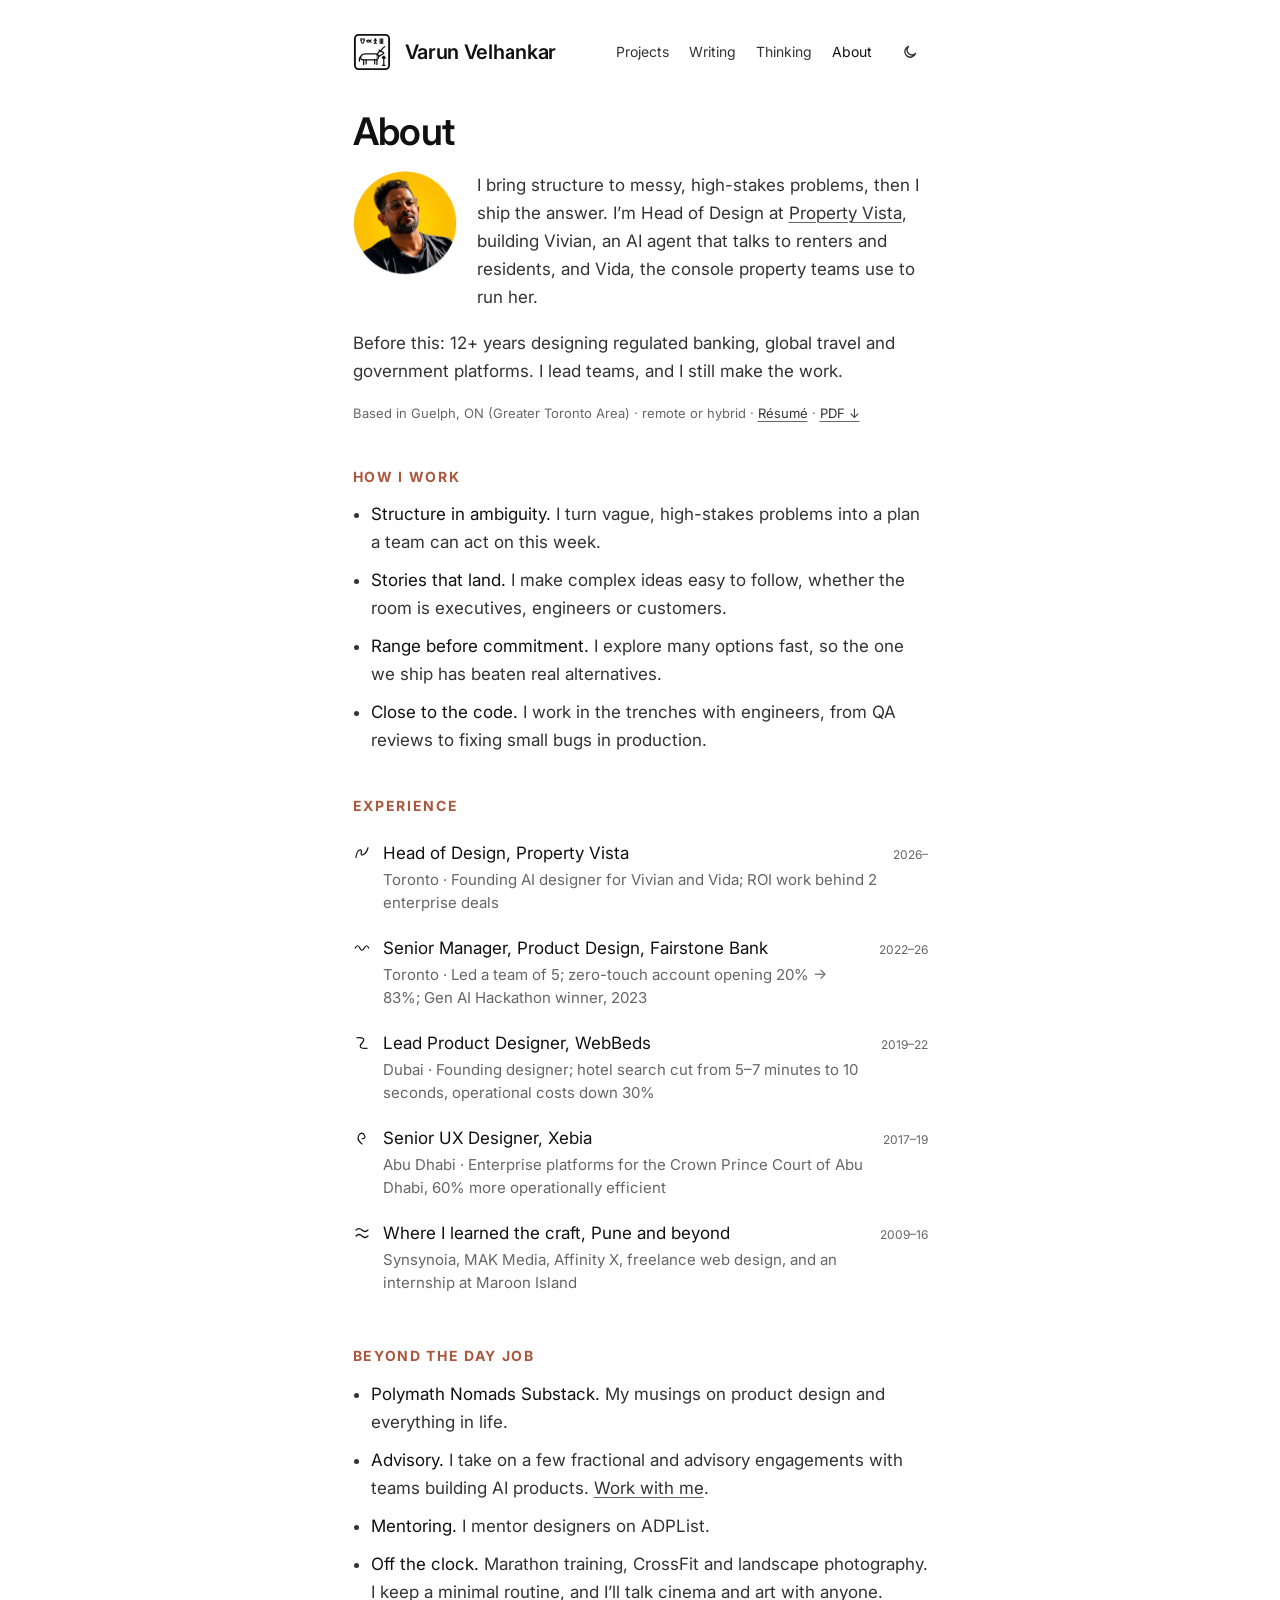
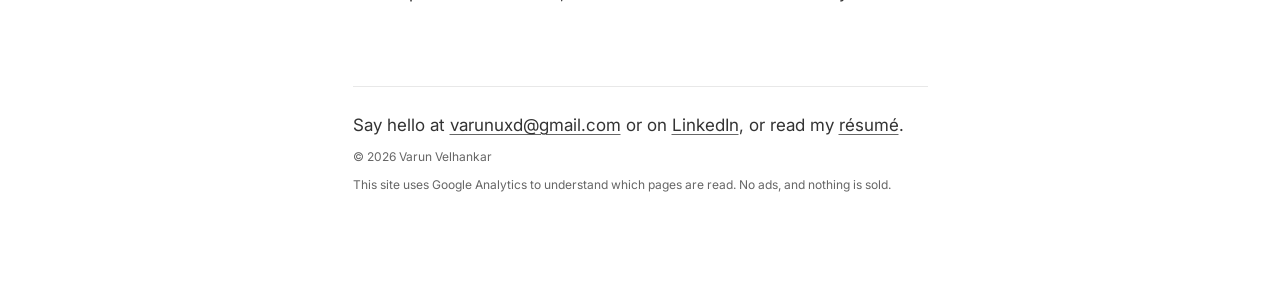
==== commit 336afedb: "Add Google Analytics 4 with resume, contact, writing and video events Co-Authored-By: Claude Opus 5." ====
--- a/about.html
+++ b/about.html
@@ -32,6 +32,8 @@
 .mm{--serif:"Inter",system-ui,-apple-system,"Segoe UI",sans-serif;--mono:"Inter",system-ui,-apple-system,"Segoe UI",sans-serif}
 .mm .ascii{font-family:"JetBrains Mono",ui-monospace,monospace!important}
 </style>
+<script async src="https://www.googletagmanager.com/gtag/js?id=G-ZJBB0S6Y8N"></script>
+<script>window.dataLayer=window.dataLayer||[];function gtag(){dataLayer.push(arguments);}gtag('js',new Date());gtag('config','G-ZJBB0S6Y8N');</script>
 </head>
 <body>
 <div class="mm" data-theme="light" style="background: var(--bg); color: var(--text); font-family: var(--serif); font-size: 17px; line-height: 1.65; min-height: 100vh">
@@ -114,6 +116,7 @@
 <footer style="padding-top: 24px; border-top: 1px solid var(--line); display: flex; flex-direction: column; gap: 8px">
 <p style="margin: 0">Say hello at <a href="mailto:varunuxd@gmail.com">varunuxd@gmail.com</a> or on <a href="https://www.linkedin.com/in/varunvelhankar/">LinkedIn</a>, or read my <a href="/resume.html">résumé</a>.</p>
 <span style="font-family: var(--mono); font-size: 12px; color: var(--muted)">© 2026 Varun Velhankar</span>
+<span style="font-family: var(--mono); font-size: 12px; color: var(--muted)">This site uses Google Analytics to understand which pages are read. No ads, and nothing is sold.</span>
 </footer>
 
 </div>
@@ -124,5 +127,17 @@
 var b=document.getElementById('theme-toggle');function lab(){if(b)b.setAttribute('aria-label',root.getAttribute('data-theme')==='dark'?'Switch to light theme':'Switch to dark theme');}
 lab();if(b)b.addEventListener('click',function(){var d=root.getAttribute('data-theme')==='dark'?'light':'dark';root.setAttribute('data-theme',d);try{localStorage.setItem(k,d);}catch(e){}lab();});})();
 </script>
+<script>
+(function(){if(typeof gtag!=='function')return;
+document.addEventListener('click',function(e){var a=e.target.closest&&e.target.closest('a[href]');if(!a)return;var h=a.getAttribute('href')||'';
+if(/\.pdf($|\?)/i.test(h)||a.hasAttribute('download')){gtag('event','resume_download',{file_name:h.split('/').pop(),page_path:location.pathname});}
+else if(h.indexOf('mailto:')===0){gtag('event','contact_click',{method:'email',page_path:location.pathname});}
+else if(/linkedin\.com/i.test(h)){gtag('event','contact_click',{method:'linkedin',page_path:location.pathname});}
+else if(/substack\.com/i.test(h)){gtag('event','writing_click',{link_url:h,page_path:location.pathname});}
+},true);
+document.querySelectorAll('video').forEach(function(v){var sent=false;v.addEventListener('play',function(){if(sent)return;sent=true;
+gtag('event','video_play',{video_title:(v.getAttribute('aria-label')||v.currentSrc||'').slice(0,90),page_path:location.pathname});});});
+})();
+</script>
 </body>
 </html>
